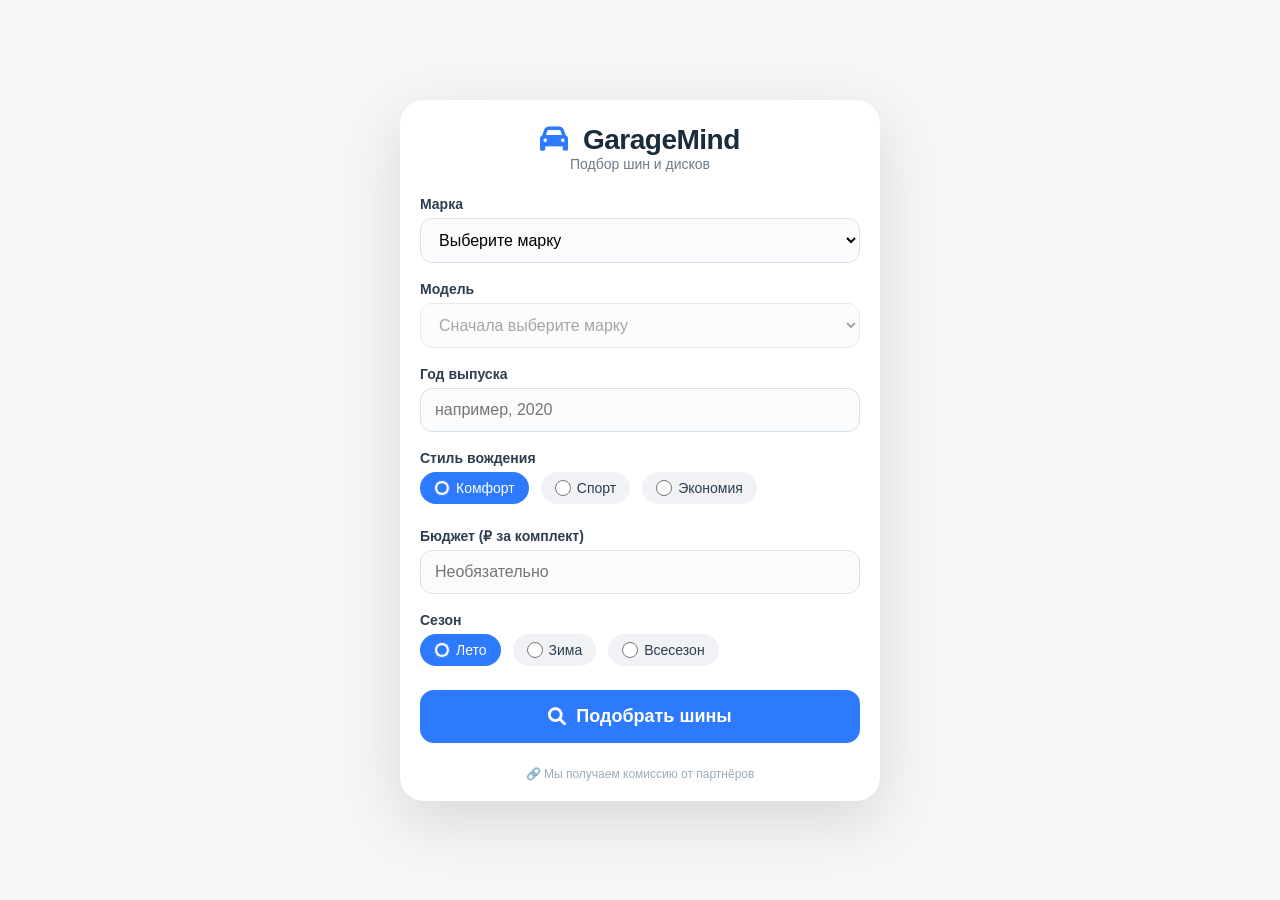
==== app/miniapp/static/index.html @ 0d0dd7d7 "Добавлены Telegram-бот, Mini App, интеграция DeepSeek, партнёрский адаптер, Dockerfile и docker-comp" ====
<!DOCTYPE html>
<html lang="ru">
<head>
    <meta charset="UTF-8">
    <meta name="viewport" content="width=device-width, initial-scale=1.0, maximum-scale=1.0, user-scalable=no">
    <title>GarageMind — подбор шин</title>
    <link rel="stylesheet" href="style.css">
    <link rel="stylesheet" href="https://cdnjs.cloudflare.com/ajax/libs/font-awesome/6.0.0-beta3/css/all.min.css">
</head>
<body>
    <div id="app">
        <header>
            <h1><i class="fas fa-car"></i> GarageMind</h1>
            <p>Подбор шин и дисков</p>
        </header>
        <main>
            <form id="tireForm">
                <div class="form-group">
                    <label for="brand">Марка</label>
                    <select id="brand" required>
                        <option value="">Выберите марку</option>
                    </select>
                </div>
                <div class="form-group">
                    <label for="model">Модель</label>
                    <select id="model" required disabled>
                        <option value="">Сначала выберите марку</option>
                    </select>
                </div>
                <div class="form-group">
                    <label for="year">Год выпуска</label>
                    <input type="number" id="year" placeholder="например, 2020" min="1980" max="2026" required>
                </div>
                <div class="form-group">
                    <label>Стиль вождения</label>
                    <div class="radio-group">
                        <label><input type="radio" name="driving_style" value="comfort" checked> Комфорт</label>
                        <label><input type="radio" name="driving_style" value="sport"> Спорт</label>
                        <label><input type="radio" name="driving_style" value="economy"> Экономия</label>
                    </div>
                </div>
                <div class="form-group">
                    <label for="budget">Бюджет (₽ за комплект)</label>
                    <input type="number" id="budget" placeholder="Необязательно">
                </div>
                <div class="form-group">
                    <label>Сезон</label>
                    <div class="radio-group">
                        <label><input type="radio" name="season" value="summer" checked> Лето</label>
                        <label><input type="radio" name="season" value="winter"> Зима</label>
                        <label><input type="radio" name="season" value="all_season"> Всесезон</label>
                    </div>
                </div>
                <button type="submit" id="submitBtn">
                    <i class="fas fa-search"></i> Подобрать шины
                </button>
            </form>
            <div id="results" style="display: none;">
                <h2>Рекомендации</h2>
                <div id="advice" class="advice-box"></div>
                <div id="product-list" class="product-list"></div>
            </div>
            <div id="loading" style="display: none;">
                <div class="spinner"></div>
                <p>Ищем лучшие шины...</p>
            </div>
        </main>
        <footer>
            <p>🔗 Мы получаем комиссию от партнёров</p>
        </footer>
    </div>
    <script src="script.js"></script>
</body>
</html>
---- app/miniapp/static/style.css ----
* {
    margin: 0;
    padding: 0;
    box-sizing: border-box;
    font-family: 'Segoe UI', Tahoma, Geneva, Verdana, sans-serif;
}

body {
    background: #f4f6f8;
    display: flex;
    justify-content: center;
    align-items: center;
    min-height: 100vh;
    padding: 16px;
}

#app {
    max-width: 480px;
    width: 100%;
    background: white;
    border-radius: 24px;
    box-shadow: 0 20px 60px rgba(0,0,0,0.12);
    overflow: hidden;
    padding: 24px 20px 20px;
}

header {
    text-align: center;
    margin-bottom: 24px;
}

header h1 {
    font-size: 28px;
    font-weight: 700;
    color: #1a2b3c;
    letter-spacing: -0.5px;
}

header h1 i {
    color: #2d7aff;
    margin-right: 8px;
}

header p {
    color: #6b7a8a;
    font-size: 14px;
}

.form-group {
    margin-bottom: 18px;
}

label {
    display: block;
    font-weight: 600;
    font-size: 14px;
    color: #2c3e50;
    margin-bottom: 6px;
}

select, input[type="number"] {
    width: 100%;
    padding: 12px 14px;
    border: 1.5px solid #dce1e8;
    border-radius: 12px;
    font-size: 16px;
    background: #fafbfc;
    transition: 0.2s;
    outline: none;
}

select:focus, input:focus {
    border-color: #2d7aff;
    background: white;
    box-shadow: 0 0 0 3px rgba(45, 122, 255, 0.15);
}

.radio-group {
    display: flex;
    gap: 12px;
    flex-wrap: wrap;
}

.radio-group label {
    font-weight: 400;
    display: flex;
    align-items: center;
    gap: 6px;
    background: #f0f2f5;
    padding: 8px 14px;
    border-radius: 20px;
    cursor: pointer;
    transition: 0.2s;
}

.radio-group label:has(input:checked) {
    background: #2d7aff;
    color: white;
}

.radio-group input[type="radio"] {
    accent-color: #2d7aff;
    width: 16px;
    height: 16px;
}

button#submitBtn {
    width: 100%;
    padding: 16px;
    background: #2d7aff;
    color: white;
    border: none;
    border-radius: 14px;
    font-size: 18px;
    font-weight: 600;
    cursor: pointer;
    transition: 0.2s;
    display: flex;
    justify-content: center;
    align-items: center;
    gap: 10px;
    margin-top: 6px;
}

button#submitBtn:hover {
    background: #1a5fcf;
    transform: scale(1.01);
}

button#submitBtn:disabled {
    opacity: 0.6;
    cursor: not-allowed;
}

#results {
    margin-top: 24px;
}

#results h2 {
    font-size: 20px;
    margin-bottom: 12px;
    color: #1a2b3c;
}

.advice-box {
    background: #f0f7ff;
    padding: 16px;
    border-radius: 14px;
    border-left: 4px solid #2d7aff;
    margin-bottom: 20px;
    line-height: 1.6;
    color: #1f2a36;
}

.product-list {
    display: flex;
    flex-direction: column;
    gap: 12px;
}

.product-card {
    display: flex;
    align-items: center;
    gap: 14px;
    background: #fafbfc;
    border-radius: 14px;
    padding: 12px;
    border: 1px solid #e9edf2;
    transition: 0.2s;
}

.product-card:hover {
    background: #f0f4f9;
}

.product-card img {
    width: 64px;
    height: 64px;
    object-fit: contain;
    border-radius: 10px;
    background: white;
    padding: 4px;
}

.product-info {
    flex: 1;
}

.product-info .name {
    font-weight: 600;
    font-size: 15px;
    color: #1a2b3c;
}

.product-info .price {
    font-size: 16px;
    font-weight: 700;
    color: #2d7aff;
}

.product-info .source {
    font-size: 12px;
    color: #8899aa;
}

.product-link {
    background: #2d7aff;
    color: white;
    border: none;
    padding: 8px 16px;
    border-radius: 30px;
    font-weight: 600;
    font-size: 14px;
    cursor: pointer;
    transition: 0.2s;
    text-decoration: none;
    white-space: nowrap;
}

.product-link:hover {
    background: #1a5fcf;
}

#loading {
    text-align: center;
    padding: 30px 0;
}

.spinner {
    border: 4px solid #e9edf2;
    border-top: 4px solid #2d7aff;
    border-radius: 50%;
    width: 40px;
    height: 40px;
    animation: spin 0.8s linear infinite;
    margin: 0 auto 12px;
}

@keyframes spin {
    0% { transform: rotate(0deg); }
    100% { transform: rotate(360deg); }
}

footer {
    margin-top: 24px;
    text-align: center;
    font-size: 12px;
    color: #9aaebb;
}
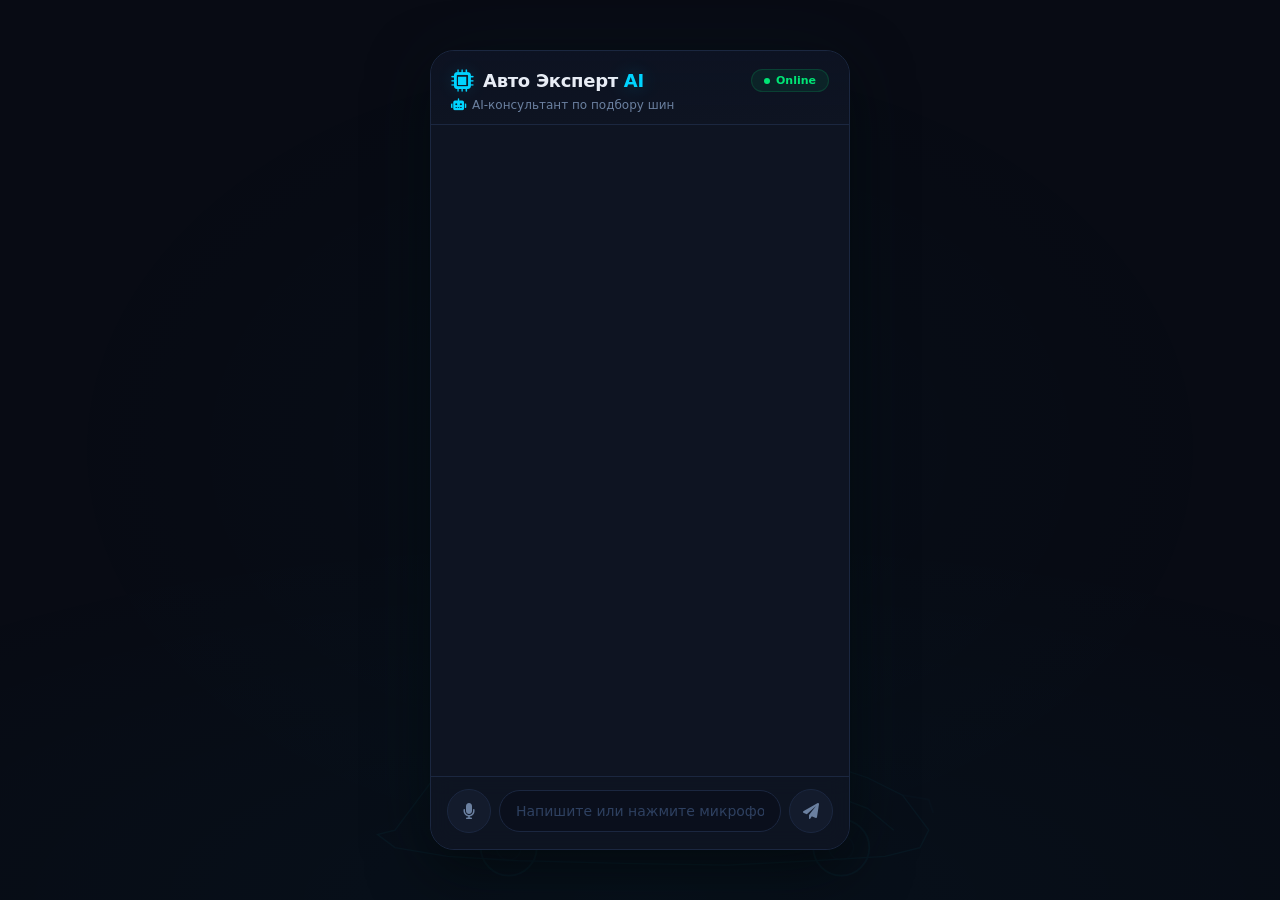
==== commit e123c1cf: "feat: Полный редизайн Mini App - чат с AI + голосовой ввод + тёмная тема + подготовка к деплою - Нов" ====
--- a/app/miniapp/static/index.html
+++ b/app/miniapp/static/index.html
@@ -3,71 +3,67 @@
 <head>
     <meta charset="UTF-8">
     <meta name="viewport" content="width=device-width, initial-scale=1.0, maximum-scale=1.0, user-scalable=no">
-    <title>GarageMind — подбор шин</title>
+    <title>Авто Эксперт AI</title>
     <link rel="stylesheet" href="style.css">
     <link rel="stylesheet" href="https://cdnjs.cloudflare.com/ajax/libs/font-awesome/6.0.0-beta3/css/all.min.css">
 </head>
 <body>
     <div id="app">
+        <!-- Шапка -->
         <header>
-            <h1><i class="fas fa-car"></i> GarageMind</h1>
-            <p>Подбор шин и дисков</p>
+            <div class="header-top">
+                <div class="brand">
+                    <i class="fas fa-microchip"></i>
+                    <span>Авто Эксперт <em>AI</em></span>
+                </div>
+                <div class="header-badge">
+                    <span class="dot"></span>
+                    <span>Online</span>
+                </div>
+            </div>
+            <div class="header-sub">
+                <i class="fas fa-robot"></i>
+                <span>AI-консультант по подбору шин</span>
+            </div>
         </header>
-        <main>
-            <form id="tireForm">
-                <div class="form-group">
-                    <label for="brand">Марка</label>
-                    <select id="brand" required>
-                        <option value="">Выберите марку</option>
-                    </select>
+
+        <!-- Чат -->
+        <div id="chat">
+            <div id="messages"></div>
+        </div>
+
+        <!-- Панель ввода -->
+        <div id="input-area">
+            <button id="micBtn" class="mic-btn" title="Голосовой ввод">
+                <i class="fas fa-microphone"></i>
+            </button>
+            <input type="text" id="chatInput" placeholder="Напишите или нажмите микрофон..." autocomplete="off">
+            <button id="sendBtn" class="send-btn" title="Отправить">
+                <i class="fas fa-paper-plane"></i>
+            </button>
+        </div>
+
+        <!-- Индикатор распознавания речи -->
+        <div id="speechIndicator" class="hidden">
+            <div class="wave"><span></span><span></span><span></span><span></span><span></span></div>
+            <span>Слушаю...</span>
+        </div>
+
+        <!-- Результаты -->
+        <div id="resultsOverlay" class="hidden">
+            <div id="resultsPanel">
+                <div class="results-header">
+                    <h2><i class="fas fa-star"></i> Рекомендации</h2>
+                    <button id="closeResults"><i class="fas fa-times"></i></button>
                 </div>
-                <div class="form-group">
-                    <label for="model">Модель</label>
-                    <select id="model" required disabled>
-                        <option value="">Сначала выберите марку</option>
-                    </select>
-                </div>
-                <div class="form-group">
-                    <label for="year">Год выпуска</label>
-                    <input type="number" id="year" placeholder="например, 2020" min="1980" max="2026" required>
-                </div>
-                <div class="form-group">
-                    <label>Стиль вождения</label>
-                    <div class="radio-group">
-                        <label><input type="radio" name="driving_style" value="comfort" checked> Комфорт</label>
-                        <label><input type="radio" name="driving_style" value="sport"> Спорт</label>
-                        <label><input type="radio" name="driving_style" value="economy"> Экономия</label>
-                    </div>
-                </div>
-                <div class="form-group">
-                    <label for="budget">Бюджет (₽ за комплект)</label>
-                    <input type="number" id="budget" placeholder="Необязательно">
-                </div>
-                <div class="form-group">
-                    <label>Сезон</label>
-                    <div class="radio-group">
-                        <label><input type="radio" name="season" value="summer" checked> Лето</label>
-                        <label><input type="radio" name="season" value="winter"> Зима</label>
-                        <label><input type="radio" name="season" value="all_season"> Всесезон</label>
-                    </div>
-                </div>
-                <button type="submit" id="submitBtn">
-                    <i class="fas fa-search"></i> Подобрать шины
-                </button>
-            </form>
-            <div id="results" style="display: none;">
-                <h2>Рекомендации</h2>
                 <div id="advice" class="advice-box"></div>
                 <div id="product-list" class="product-list"></div>
+                <div id="loading-results" class="hidden">
+                    <div class="spinner"></div>
+                    <p>Нейросеть анализирует...</p>
+                </div>
             </div>
-            <div id="loading" style="display: none;">
-                <div class="spinner"></div>
-                <p>Ищем лучшие шины...</p>
-            </div>
-        </main>
-        <footer>
-            <p>🔗 Мы получаем комиссию от партнёров</p>
-        </footer>
+        </div>
     </div>
     <script src="script.js"></script>
 </body>
--- a/app/miniapp/static/style.css
+++ b/app/miniapp/static/style.css
@@ -1,239 +1,616 @@
+/* ===== Авто Эксперт AI — Carbon Theme ===== */
+
+:root {
+    --bg-primary: #080b14;
+    --bg-secondary: #0e1422;
+    --bg-card: #131b2c;
+    --bg-input: #0a0f1c;
+    --border: #1b2740;
+    --border-focus: #00d4ff;
+    --text-primary: #e8edf5;
+    --text-secondary: #6b80a0;
+    --text-muted: #2e4060;
+    --accent: #00d4ff;
+    --accent-glow: rgba(0, 212, 255, 0.12);
+    --accent-orange: #ff6b35;
+    --accent-orange-glow: rgba(255, 107, 53, 0.15);
+    --success: #00e676;
+    --danger: #ff1744;
+    --radius: 16px;
+    --radius-sm: 10px;
+}
+
 * {
     margin: 0;
     padding: 0;
     box-sizing: border-box;
-    font-family: 'Segoe UI', Tahoma, Geneva, Verdana, sans-serif;
+    font-family: -apple-system, BlinkMacSystemFont, 'Segoe UI', Roboto, system-ui, sans-serif;
 }
 
 body {
-    background: #f4f6f8;
+    background: var(--bg-primary);
     display: flex;
     justify-content: center;
     align-items: center;
-    min-height: 100vh;
+    min-height: 100dvh;
+    padding: 0;
+    overflow: hidden;
+}
+
+/* ===== Фон с автомобилем (SVG-силуэт) ===== */
+body::before {
+    content: '';
+    position: fixed;
+    inset: 0;
+    background:
+        radial-gradient(ellipse 120% 60% at 50% 100%, rgba(0, 212, 255, 0.03) 0%, transparent 70%),
+        radial-gradient(ellipse 80% 80% at 50% 50%, rgba(0, 212, 255, 0.02) 0%, transparent 60%),
+        url("data:image/svg+xml,%3Csvg xmlns='http://www.w3.org/2000/svg' viewBox='0 0 800 300' opacity='0.04'%3E%3Cg fill='none' stroke='%2300d4ff' stroke-width='1.5'%3E%3Cpath d='M120 220 L180 140 L280 130 L350 120 L450 120 L530 125 L600 140 L660 160 L700 180 L730 220 L720 240 L680 250 L600 255 L500 260 L380 258 L260 255 L180 250 L120 240 L100 225 Z'/%3E%3Cpath d='M160 220 L180 180 L280 168 L380 160 L460 160 L540 165 L620 180 L660 195 L690 220'/%3E%3C!-- окна --%3E%3Cpath d='M290 165 L330 195 L390 195 L390 165' opacity='0.3'/%3E%3Cpath d='M405 165 L440 195 L500 195 L500 165' opacity='0.3'/%3E%3Cpath d='M520 165 L555 192 L610 192 L610 165' opacity='0.3'/%3E%3C!-- колёса --%3E%3Ccircle cx='250' cy='240' r='32' stroke-width='2'/%3E%3Ccircle cx='250' cy='240' r='14' stroke-width='1.5' opacity='0.4'/%3E%3Ccircle cx='630' cy='240' r='32' stroke-width='2'/%3E%3Ccircle cx='630' cy='240' r='14' stroke-width='1.5' opacity='0.4'/%3E%3C!-- фары --%3E%3Cpath d='M700 180 L730 185 L735 200' stroke-width='2' opacity='0.4'/%3E%3C/g%3E%3C/svg%3E") no-repeat center bottom / min(100%, 700px) auto;
+    pointer-events: none;
+    z-index: 0;
+}
+
+/* ===== Динамический фон для шагов ===== */
+#app.step-0::before {
+    content: '';
+    position: absolute;
+    inset: 0;
+    background: radial-gradient(ellipse 60% 40% at 50% 20%, rgba(0, 212, 255, 0.06) 0%, transparent 60%);
+    pointer-events: none;
+    z-index: 0;
+}
+
+#app.step-1::before {
+    content: '';
+    position: absolute;
+    inset: 0;
+    background: radial-gradient(ellipse 50% 50% at 30% 30%, rgba(255, 107, 53, 0.04) 0%, transparent 60%);
+    pointer-events: none;
+    z-index: 0;
+}
+
+#app.step-2::before {
+    content: '';
+    position: absolute;
+    inset: 0;
+    background: radial-gradient(ellipse 50% 50% at 70% 40%, rgba(0, 230, 118, 0.04) 0%, transparent 60%);
+    pointer-events: none;
+    z-index: 0;
+}
+
+#app.step-3::before {
+    content: '';
+    position: absolute;
+    inset: 0;
+    background: radial-gradient(ellipse 60% 30% at 50% 60%, rgba(0, 212, 255, 0.05) 0%, transparent 60%);
+    pointer-events: none;
+    z-index: 0;
+}
+
+#app.step-4::before {
+    content: '';
+    position: absolute;
+    inset: 0;
+    background: radial-gradient(ellipse 50% 40% at 50% 70%, rgba(255, 107, 53, 0.05) 0%, transparent 60%);
+    pointer-events: none;
+    z-index: 0;
+}
+
+#app.step-5::before {
+    content: '';
+    position: absolute;
+    inset: 0;
+    background: radial-gradient(ellipse 60% 40% at 50% 50%, rgba(0, 212, 255, 0.07) 0%, transparent 60%);
+    pointer-events: none;
+    z-index: 0;
+}
+
+#app {
+    max-width: 420px;
+    width: 100%;
+    height: 100dvh;
+    max-height: 800px;
+    background: var(--bg-secondary);
+    border: 1px solid var(--border);
+    border-radius: 24px;
+    display: flex;
+    flex-direction: column;
+    position: relative;
+    overflow: hidden;
+    box-shadow: 0 0 80px rgba(0, 212, 255, 0.03), 0 20px 60px rgba(0, 0, 0, 0.6);
+}
+
+/* всё что выше #app — на передний план */
+header, #chat, #input-area, #resultsOverlay, #speechIndicator {
+    position: relative;
+    z-index: 1;
+}
+
+/* ===== Шапка ===== */
+header {
+    padding: 18px 20px 12px;
+    border-bottom: 1px solid var(--border);
+    background: linear-gradient(180deg, rgba(13, 19, 34, 0.9) 0%, var(--bg-secondary) 100%);
+    flex-shrink: 0;
+    backdrop-filter: blur(6px);
+    -webkit-backdrop-filter: blur(6px);
+}
+
+.header-top {
+    display: flex;
+    justify-content: space-between;
+    align-items: center;
+}
+
+.brand {
+    display: flex;
+    align-items: center;
+    gap: 10px;
+}
+
+.brand i {
+    font-size: 22px;
+    color: var(--accent);
+    filter: drop-shadow(0 0 8px var(--accent-glow));
+}
+
+.brand span {
+    font-size: 18px;
+    font-weight: 800;
+    color: var(--text-primary);
+    letter-spacing: -0.3px;
+}
+
+.brand em {
+    font-style: normal;
+    color: var(--accent);
+    text-shadow: 0 0 20px rgba(0, 212, 255, 0.3);
+}
+
+.header-badge {
+    display: flex;
+    align-items: center;
+    gap: 6px;
+    background: rgba(0, 230, 118, 0.08);
+    padding: 4px 12px;
+    border-radius: 20px;
+    border: 1px solid rgba(0, 230, 118, 0.15);
+    font-size: 11px;
+    color: var(--success);
+    font-weight: 600;
+}
+
+.header-badge .dot {
+    width: 6px;
+    height: 6px;
+    background: var(--success);
+    border-radius: 50%;
+    animation: pulse-dot 1.5s ease-in-out infinite;
+}
+
+@keyframes pulse-dot {
+    0%, 100% { opacity: 1; }
+    50% { opacity: 0.3; }
+}
+
+.header-sub {
+    display: flex;
+    align-items: center;
+    gap: 6px;
+    margin-top: 6px;
+    font-size: 12px;
+    color: var(--text-secondary);
+}
+
+.header-sub i {
+    font-size: 12px;
+    color: var(--accent);
+}
+
+/* ===== Чат ===== */
+#chat {
+    flex: 1;
+    overflow-y: auto;
+    padding: 16px 16px 8px;
+    scroll-behavior: smooth;
+}
+
+#messages {
+    display: flex;
+    flex-direction: column;
+    gap: 10px;
+}
+
+.msg {
+    display: flex;
+    gap: 10px;
+    max-width: 90%;
+    animation: msgIn 0.3s ease;
+}
+
+@keyframes msgIn {
+    from { opacity: 0; transform: translateY(10px); }
+    to { opacity: 1; transform: translateY(0); }
+}
+
+.msg.bot {
+    align-self: flex-start;
+}
+
+.msg.user {
+    align-self: flex-end;
+    flex-direction: row-reverse;
+}
+
+.msg-avatar {
+    width: 32px;
+    height: 32px;
+    border-radius: 50%;
+    display: flex;
+    align-items: center;
+    justify-content: center;
+    font-size: 14px;
+    flex-shrink: 0;
+}
+
+.msg.bot .msg-avatar {
+    background: linear-gradient(135deg, rgba(0, 212, 255, 0.15), rgba(0, 212, 255, 0.05));
+    border: 1px solid rgba(0, 212, 255, 0.2);
+    color: var(--accent);
+}
+
+.msg.user .msg-avatar {
+    background: linear-gradient(135deg, rgba(255, 107, 53, 0.15), rgba(255, 107, 53, 0.05));
+    border: 1px solid rgba(255, 107, 53, 0.2);
+    color: var(--accent-orange);
+}
+
+.msg-bubble {
+    background: var(--bg-card);
+    border: 1px solid var(--border);
+    border-radius: 16px;
+    padding: 12px 16px;
+    font-size: 14px;
+    line-height: 1.6;
+    color: var(--text-primary);
+}
+
+.msg.bot .msg-bubble {
+    border-bottom-left-radius: 4px;
+}
+
+.msg.user .msg-bubble {
+    border-bottom-right-radius: 4px;
+    background: rgba(0, 212, 255, 0.06);
+    border-color: rgba(0, 212, 255, 0.15);
+}
+
+.msg-bubble .typing {
+    display: flex;
+    gap: 4px;
+    padding: 4px 0;
+}
+
+.msg-bubble .typing span {
+    width: 6px;
+    height: 6px;
+    background: var(--accent);
+    border-radius: 50%;
+    animation: typingBounce 1.2s ease-in-out infinite;
+}
+
+.msg-bubble .typing span:nth-child(2) { animation-delay: 0.2s; }
+.msg-bubble .typing span:nth-child(3) { animation-delay: 0.4s; }
+
+@keyframes typingBounce {
+    0%, 60%, 100% { transform: translateY(0); opacity: 0.3; }
+    30% { transform: translateY(-6px); opacity: 1; }
+}
+
+/* ===== Панель ввода ===== */
+#input-area {
+    display: flex;
+    align-items: center;
+    gap: 8px;
+    padding: 12px 16px 16px;
+    border-top: 1px solid var(--border);
+    background: rgba(14, 20, 34, 0.9);
+    backdrop-filter: blur(10px);
+    -webkit-backdrop-filter: blur(10px);
+    flex-shrink: 0;
+}
+
+.mic-btn, .send-btn {
+    width: 44px;
+    height: 44px;
+    border-radius: 50%;
+    border: 1px solid var(--border);
+    background: var(--bg-card);
+    color: var(--text-secondary);
+    display: flex;
+    align-items: center;
+    justify-content: center;
+    cursor: pointer;
+    transition: all 0.2s;
+    flex-shrink: 0;
+    font-size: 16px;
+}
+
+.mic-btn:hover, .send-btn:hover {
+    border-color: var(--accent);
+    color: var(--accent);
+    background: var(--bg-input);
+}
+
+.mic-btn.listening {
+    background: var(--danger);
+    border-color: var(--danger);
+    color: white;
+    animation: micPulse 1s ease-in-out infinite;
+}
+
+@keyframes micPulse {
+    0%, 100% { box-shadow: 0 0 0 0 rgba(255, 23, 68, 0.4); }
+    50% { box-shadow: 0 0 0 12px rgba(255, 23, 68, 0); }
+}
+
+#chatInput {
+    flex: 1;
+    padding: 12px 16px;
+    border: 1px solid var(--border);
+    border-radius: 24px;
+    background: var(--bg-input);
+    color: var(--text-primary);
+    font-size: 14px;
+    outline: none;
+    transition: all 0.2s;
+}
+
+#chatInput:focus {
+    border-color: var(--accent);
+    box-shadow: 0 0 0 3px var(--accent-glow);
+}
+
+#chatInput::placeholder {
+    color: var(--text-muted);
+}
+
+/* ===== Индикатор речи ===== */
+#speechIndicator {
+    position: absolute;
+    bottom: 80px;
+    left: 50%;
+    transform: translateX(-50%);
+    background: var(--bg-card);
+    border: 1px solid var(--danger);
+    border-radius: 30px;
+    padding: 10px 24px;
+    display: flex;
+    align-items: center;
+    gap: 14px;
+    box-shadow: 0 0 40px rgba(255, 23, 68, 0.1);
+    z-index: 10;
+}
+
+#speechIndicator span {
+    font-size: 14px;
+    color: var(--danger);
+    font-weight: 500;
+}
+
+.wave {
+    display: flex;
+    align-items: center;
+    gap: 3px;
+    height: 24px;
+}
+
+.wave span {
+    width: 3px;
+    height: 100%;
+    background: var(--danger);
+    border-radius: 2px;
+    animation: waveAnim 0.8s ease-in-out infinite;
+}
+
+.wave span:nth-child(2) { animation-delay: 0.1s; }
+.wave span:nth-child(3) { animation-delay: 0.2s; }
+.wave span:nth-child(4) { animation-delay: 0.3s; }
+.wave span:nth-child(5) { animation-delay: 0.4s; }
+
+@keyframes waveAnim {
+    0%, 100% { transform: scaleY(0.3); }
+    50% { transform: scaleY(1); }
+}
+
+/* ===== Результаты (оверлей) ===== */
+#resultsOverlay {
+    position: absolute;
+    inset: 0;
+    background: rgba(0, 0, 0, 0.75);
+    backdrop-filter: blur(8px);
+    -webkit-backdrop-filter: blur(8px);
+    z-index: 20;
+    display: flex;
+    align-items: center;
+    justify-content: center;
     padding: 16px;
 }
 
-#app {
-    max-width: 480px;
+#resultsPanel {
+    background: var(--bg-secondary);
+    border: 1px solid var(--border);
+    border-radius: 20px;
+    max-height: 85%;
     width: 100%;
-    background: white;
-    border-radius: 24px;
-    box-shadow: 0 20px 60px rgba(0,0,0,0.12);
+    overflow-y: auto;
+    padding: 20px;
+    animation: panelIn 0.3s ease;
+}
+
+@keyframes panelIn {
+    from { opacity: 0; transform: scale(0.95) translateY(20px); }
+    to { opacity: 1; transform: scale(1) translateY(0); }
+}
+
+.results-header {
+    display: flex;
+    justify-content: space-between;
+    align-items: center;
+    margin-bottom: 16px;
+}
+
+.results-header h2 {
+    font-size: 18px;
+    color: var(--text-primary);
+    display: flex;
+    align-items: center;
+    gap: 8px;
+}
+
+.results-header h2 i {
+    color: var(--accent);
+}
+
+#closeResults {
+    width: 36px;
+    height: 36px;
+    border-radius: 50%;
+    border: 1px solid var(--border);
+    background: var(--bg-card);
+    color: var(--text-secondary);
+    cursor: pointer;
+    display: flex;
+    align-items: center;
+    justify-content: center;
+    transition: all 0.2s;
+    font-size: 14px;
+}
+
+#closeResults:hover {
+    border-color: var(--danger);
+    color: var(--danger);
+}
+
+.advice-box {
+    background: linear-gradient(135deg, rgba(0, 212, 255, 0.04), rgba(0, 212, 255, 0.02));
+    border: 1px solid rgba(0, 212, 255, 0.12);
+    border-left: 3px solid var(--accent);
+    border-radius: 14px;
+    padding: 16px;
+    margin-bottom: 16px;
+    line-height: 1.7;
+    color: var(--text-primary);
+    font-size: 13px;
+}
+
+.product-list {
+    display: flex;
+    flex-direction: column;
+    gap: 10px;
+}
+
+.product-card {
+    display: flex;
+    align-items: center;
+    gap: 12px;
+    background: var(--bg-card);
+    border: 1px solid var(--border);
+    border-radius: 14px;
+    padding: 12px;
+    transition: all 0.2s;
+}
+
+.product-card:hover {
+    border-color: var(--accent);
+    background: rgba(0, 212, 255, 0.03);
+}
+
+.product-card img {
+    width: 56px;
+    height: 56px;
+    object-fit: contain;
+    border-radius: 10px;
+    background: var(--bg-primary);
+    padding: 4px;
+    border: 1px solid var(--border);
+}
+
+.product-info {
+    flex: 1;
+    min-width: 0;
+}
+
+.product-info .name {
+    font-weight: 600;
+    font-size: 13px;
+    color: var(--text-primary);
+    white-space: nowrap;
     overflow: hidden;
-    padding: 24px 20px 20px;
-}
-
-header {
-    text-align: center;
-    margin-bottom: 24px;
-}
-
-header h1 {
-    font-size: 28px;
+    text-overflow: ellipsis;
+}
+
+.product-info .price {
+    font-size: 15px;
     font-weight: 700;
-    color: #1a2b3c;
-    letter-spacing: -0.5px;
-}
-
-header h1 i {
-    color: #2d7aff;
-    margin-right: 8px;
-}
-
-header p {
-    color: #6b7a8a;
-    font-size: 14px;
-}
-
-.form-group {
-    margin-bottom: 18px;
-}
-
-label {
-    display: block;
-    font-weight: 600;
-    font-size: 14px;
-    color: #2c3e50;
-    margin-bottom: 6px;
-}
-
-select, input[type="number"] {
-    width: 100%;
-    padding: 12px 14px;
-    border: 1.5px solid #dce1e8;
-    border-radius: 12px;
-    font-size: 16px;
-    background: #fafbfc;
-    transition: 0.2s;
-    outline: none;
-}
-
-select:focus, input:focus {
-    border-color: #2d7aff;
-    background: white;
-    box-shadow: 0 0 0 3px rgba(45, 122, 255, 0.15);
-}
-
-.radio-group {
-    display: flex;
-    gap: 12px;
-    flex-wrap: wrap;
-}
-
-.radio-group label {
-    font-weight: 400;
-    display: flex;
-    align-items: center;
-    gap: 6px;
-    background: #f0f2f5;
-    padding: 8px 14px;
-    border-radius: 20px;
-    cursor: pointer;
-    transition: 0.2s;
-}
-
-.radio-group label:has(input:checked) {
-    background: #2d7aff;
-    color: white;
-}
-
-.radio-group input[type="radio"] {
-    accent-color: #2d7aff;
-    width: 16px;
-    height: 16px;
-}
-
-button#submitBtn {
-    width: 100%;
-    padding: 16px;
-    background: #2d7aff;
+    color: var(--accent);
+    margin-top: 2px;
+}
+
+.product-info .source {
+    font-size: 10px;
+    color: var(--text-muted);
+    text-transform: uppercase;
+    letter-spacing: 0.5px;
+}
+
+.product-link {
+    background: linear-gradient(135deg, var(--accent), #0088cc);
     color: white;
     border: none;
-    border-radius: 14px;
-    font-size: 18px;
-    font-weight: 600;
-    cursor: pointer;
-    transition: 0.2s;
-    display: flex;
-    justify-content: center;
-    align-items: center;
-    gap: 10px;
-    margin-top: 6px;
-}
-
-button#submitBtn:hover {
-    background: #1a5fcf;
-    transform: scale(1.01);
-}
-
-button#submitBtn:disabled {
-    opacity: 0.6;
-    cursor: not-allowed;
-}
-
-#results {
-    margin-top: 24px;
-}
-
-#results h2 {
-    font-size: 20px;
-    margin-bottom: 12px;
-    color: #1a2b3c;
-}
-
-.advice-box {
-    background: #f0f7ff;
-    padding: 16px;
-    border-radius: 14px;
-    border-left: 4px solid #2d7aff;
-    margin-bottom: 20px;
-    line-height: 1.6;
-    color: #1f2a36;
-}
-
-.product-list {
-    display: flex;
-    flex-direction: column;
-    gap: 12px;
-}
-
-.product-card {
-    display: flex;
-    align-items: center;
-    gap: 14px;
-    background: #fafbfc;
-    border-radius: 14px;
-    padding: 12px;
-    border: 1px solid #e9edf2;
-    transition: 0.2s;
-}
-
-.product-card:hover {
-    background: #f0f4f9;
-}
-
-.product-card img {
-    width: 64px;
-    height: 64px;
-    object-fit: contain;
-    border-radius: 10px;
-    background: white;
-    padding: 4px;
-}
-
-.product-info {
-    flex: 1;
-}
-
-.product-info .name {
-    font-weight: 600;
-    font-size: 15px;
-    color: #1a2b3c;
-}
-
-.product-info .price {
-    font-size: 16px;
-    font-weight: 700;
-    color: #2d7aff;
-}
-
-.product-info .source {
-    font-size: 12px;
-    color: #8899aa;
-}
-
-.product-link {
-    background: #2d7aff;
-    color: white;
-    border: none;
-    padding: 8px 16px;
+    padding: 8px 18px;
     border-radius: 30px;
     font-weight: 600;
-    font-size: 14px;
+    font-size: 12px;
     cursor: pointer;
-    transition: 0.2s;
+    transition: all 0.2s;
     text-decoration: none;
     white-space: nowrap;
+    flex-shrink: 0;
 }
 
 .product-link:hover {
-    background: #1a5fcf;
-}
-
-#loading {
-    text-align: center;
-    padding: 30px 0;
-}
-
+    box-shadow: 0 0 20px var(--accent-glow);
+    transform: translateY(-1px);
+}
+
+.loading-dots {
+    display: flex;
+    align-items: center;
+    gap: 6px;
+    padding: 4px 0;
+}
+
+.loading-dots span {
+    width: 6px;
+    height: 6px;
+    background: var(--accent);
+    border-radius: 50%;
+    animation: typingBounce 1.2s ease-in-out infinite;
+}
+
+.loading-dots span:nth-child(2) { animation-delay: 0.2s; }
+.loading-dots span:nth-child(3) { animation-delay: 0.4s; }
+
+/* ===== Спиннер ===== */
 .spinner {
-    border: 4px solid #e9edf2;
-    border-top: 4px solid #2d7aff;
+    width: 36px;
+    height: 36px;
+    border: 2px solid var(--border);
+    border-top: 2px solid var(--accent);
     border-radius: 50%;
-    width: 40px;
-    height: 40px;
-    animation: spin 0.8s linear infinite;
-    margin: 0 auto 12px;
+    animation: spin 0.7s linear infinite;
+    margin: 0 auto 8px;
 }
 
 @keyframes spin {
@@ -241,9 +618,22 @@
     100% { transform: rotate(360deg); }
 }
 
-footer {
-    margin-top: 24px;
-    text-align: center;
-    font-size: 12px;
-    color: #9aaebb;
-}+/* ===== Утилиты ===== */
+.hidden { display: none !important; }
+
+/* ===== Скроллбар ===== */
+::-webkit-scrollbar { width: 4px; }
+::-webkit-scrollbar-track { background: transparent; }
+::-webkit-scrollbar-thumb { background: var(--border); border-radius: 2px; }
+::-webkit-scrollbar-thumb:hover { background: var(--text-muted); }
+
+/* ===== Адаптация под мобильные ===== */
+@media (max-width: 480px) {
+    #app {
+        max-width: 100%;
+        height: 100dvh;
+        max-height: none;
+        border-radius: 0;
+        border: none;
+    }
+}
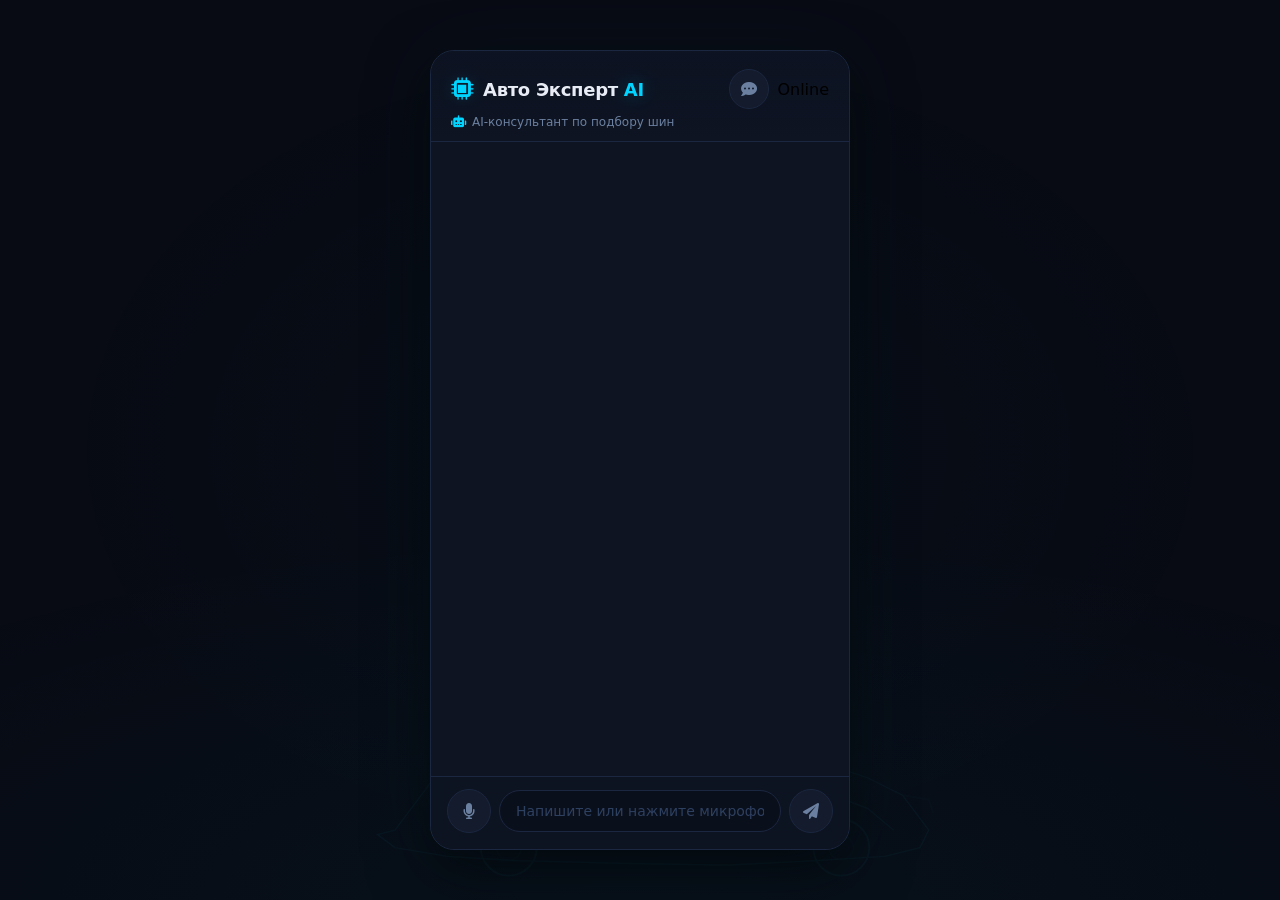
==== commit cfce3e67: "Добавлен Marketplace Scraper, мониторинг Prometheus, документация, тесты - Новый модуль app/adapters" ====
--- a/app/miniapp/static/index.html
+++ b/app/miniapp/static/index.html
@@ -16,40 +16,108 @@
                     <i class="fas fa-microchip"></i>
                     <span>Авто Эксперт <em>AI</em></span>
                 </div>
-                <div class="header-badge">
-                    <span class="dot"></span>
-                    <span>Online</span>
+                <div class="header-actions">
+                    <button id="modeToggle" class="mode-btn" title="Переключить режим">
+                        <i class="fas fa-comment-dots"></i>
+                    </button>
+                    <div class="header-badge">
+                        <span class="dot"></span>
+                        <span>Online</span>
+                    </div>
                 </div>
             </div>
-            <div class="header-sub">
+            <div class="header-sub" id="headerSub">
                 <i class="fas fa-robot"></i>
                 <span>AI-консультант по подбору шин</span>
             </div>
         </header>
 
-        <!-- Чат -->
-        <div id="chat">
-            <div id="messages"></div>
+        <!-- Режим 1: Чат -->
+        <div id="chatMode" class="mode-panel">
+            <div id="chat">
+                <div id="messages"></div>
+            </div>
+            <div id="input-area">
+                <button id="micBtn" class="mic-btn" title="Голосовой ввод">
+                    <i class="fas fa-microphone"></i>
+                </button>
+                <input type="text" id="chatInput" placeholder="Напишите или нажмите микрофон..." autocomplete="off">
+                <button id="sendBtn" class="send-btn" title="Отправить">
+                    <i class="fas fa-paper-plane"></i>
+                </button>
+            </div>
+            <div id="speechIndicator" class="hidden">
+                <div class="wave"><span></span><span></span><span></span><span></span><span></span></div>
+                <span>Слушаю...</span>
+            </div>
         </div>
 
-        <!-- Панель ввода -->
-        <div id="input-area">
-            <button id="micBtn" class="mic-btn" title="Голосовой ввод">
-                <i class="fas fa-microphone"></i>
-            </button>
-            <input type="text" id="chatInput" placeholder="Напишите или нажмите микрофон..." autocomplete="off">
-            <button id="sendBtn" class="send-btn" title="Отправить">
-                <i class="fas fa-paper-plane"></i>
-            </button>
+        <!-- Режим 2: Форма -->
+        <div id="formMode" class="mode-panel hidden">
+            <form id="tireForm">
+                <div class="form-group">
+                    <label for="brand"><i class="fas fa-car"></i> Марка</label>
+                    <select id="brand" required>
+                        <option value="">Выберите марку</option>
+                    </select>
+                </div>
+                <div class="form-group">
+                    <label for="model"><i class="fas fa-car-side"></i> Модель</label>
+                    <select id="model" required disabled>
+                        <option value="">Сначала выберите марку</option>
+                    </select>
+                </div>
+                <div class="form-row">
+                    <div class="form-group half">
+                        <label for="year"><i class="fas fa-calendar"></i> Год</label>
+                        <input type="number" id="year" placeholder="2020" min="1980" max="2026" required>
+                    </div>
+                    <div class="form-group half">
+                        <label for="budget"><i class="fas fa-coins"></i> Бюджет (₽)</label>
+                        <input type="number" id="budget" placeholder="Не обязательно">
+                    </div>
+                </div>
+                <div class="form-group">
+                    <label><i class="fas fa-road"></i> Стиль вождения</label>
+                    <div class="radio-group">
+                        <label class="radio-btn">
+                            <input type="radio" name="driving_style" value="comfort" checked>
+                            <span>🚗 Комфорт</span>
+                        </label>
+                        <label class="radio-btn">
+                            <input type="radio" name="driving_style" value="sport">
+                            <span>🏎️ Спорт</span>
+                        </label>
+                        <label class="radio-btn">
+                            <input type="radio" name="driving_style" value="economy">
+                            <span>⛽ Эконом</span>
+                        </label>
+                    </div>
+                </div>
+                <div class="form-group">
+                    <label><i class="fas fa-cloud-sun"></i> Сезон</label>
+                    <div class="radio-group">
+                        <label class="radio-btn">
+                            <input type="radio" name="season" value="summer" checked>
+                            <span>☀️ Лето</span>
+                        </label>
+                        <label class="radio-btn">
+                            <input type="radio" name="season" value="winter">
+                            <span>❄️ Зима</span>
+                        </label>
+                        <label class="radio-btn">
+                            <input type="radio" name="season" value="all_season">
+                            <span>🌦️ Всесезон</span>
+                        </label>
+                    </div>
+                </div>
+                <button type="submit" id="submitBtn">
+                    <i class="fas fa-magic"></i> Подобрать шины
+                </button>
+            </form>
         </div>
 
-        <!-- Индикатор распознавания речи -->
-        <div id="speechIndicator" class="hidden">
-            <div class="wave"><span></span><span></span><span></span><span></span><span></span></div>
-            <span>Слушаю...</span>
-        </div>
-
-        <!-- Результаты -->
+        <!-- Результаты (единый оверлей) -->
         <div id="resultsOverlay" class="hidden">
             <div id="resultsPanel">
                 <div class="results-header">
--- a/app/miniapp/static/style.css
+++ b/app/miniapp/static/style.css
@@ -167,17 +167,37 @@
     text-shadow: 0 0 20px rgba(0, 212, 255, 0.3);
 }
 
-.header-badge {
-    display: flex;
-    align-items: center;
-    gap: 6px;
-    background: rgba(0, 230, 118, 0.08);
-    padding: 4px 12px;
-    border-radius: 20px;
-    border: 1px solid rgba(0, 230, 118, 0.15);
-    font-size: 11px;
-    color: var(--success);
-    font-weight: 600;
+.header-actions {
+    display: flex;
+    align-items: center;
+    gap: 8px;
+}
+
+.mode-btn {
+    width: 40px;
+    height: 40px;
+    border-radius: 50%;
+    border: 1px solid var(--border);
+    background: var(--bg-card);
+    color: var(--text-secondary);
+    display: flex;
+    align-items: center;
+    justify-content: center;
+    cursor: pointer;
+    transition: all 0.25s;
+    font-size: 16px;
+}
+
+.mode-btn:hover {
+    border-color: var(--accent);
+    color: var(--accent);
+    box-shadow: 0 0 20px var(--accent-glow);
+}
+
+.mode-btn.form-active {
+    border-color: var(--accent-orange);
+    color: var(--accent-orange);
+    box-shadow: 0 0 20px var(--accent-orange-glow);
 }
 
 .header-badge .dot {
@@ -621,6 +641,165 @@
 /* ===== Утилиты ===== */
 .hidden { display: none !important; }
 
+/* ===== Панели режимов ===== */
+.mode-panel {
+    flex: 1;
+    display: flex;
+    flex-direction: column;
+    position: relative;
+    z-index: 1;
+}
+
+/* ===== Форма ===== */
+#formMode {
+    overflow-y: auto;
+    padding: 16px 20px 20px;
+}
+
+#formMode .form-group {
+    margin-bottom: 18px;
+}
+
+#formMode label {
+    display: flex;
+    align-items: center;
+    gap: 8px;
+    font-weight: 600;
+    font-size: 13px;
+    color: #8899bb;
+    margin-bottom: 8px;
+    text-transform: uppercase;
+    letter-spacing: 0.5px;
+}
+
+#formMode label i {
+    font-size: 14px;
+    color: var(--accent);
+}
+
+#formMode select,
+#formMode input[type="number"] {
+    width: 100%;
+    padding: 14px 16px;
+    border: 1.5px solid var(--border);
+    border-radius: 14px;
+    font-size: 15px;
+    background: var(--bg-input);
+    color: var(--text-primary);
+    transition: all 0.25s ease;
+    outline: none;
+    appearance: none;
+    -webkit-appearance: none;
+    background-image: url("data:image/svg+xml,%3Csvg xmlns='http://www.w3.org/2000/svg' width='12' height='8' viewBox='0 0 12 8'%3E%3Cpath d='M1 1l5 5 5-5' stroke='%2300d4ff' stroke-width='2' fill='none' stroke-linecap='round'/%3E%3C/svg%3E");
+    background-repeat: no-repeat;
+    background-position: right 14px center;
+    padding-right: 40px;
+}
+
+#formMode select:focus,
+#formMode input[type="number"]:focus {
+    border-color: var(--accent);
+    box-shadow: 0 0 0 3px var(--accent-glow), 0 0 20px rgba(0, 212, 255, 0.05);
+}
+
+#formMode select option {
+    background: var(--bg-input);
+    color: var(--text-primary);
+}
+
+#formMode input::placeholder {
+    color: var(--text-muted);
+}
+
+#formMode .form-row {
+    display: flex;
+    gap: 14px;
+}
+
+#formMode .form-row .half {
+    flex: 1;
+}
+
+#formMode .radio-group {
+    display: flex;
+    gap: 10px;
+    flex-wrap: wrap;
+}
+
+#formMode .radio-btn {
+    flex: 1;
+    min-width: 90px;
+}
+
+#formMode .radio-btn input {
+    display: none;
+}
+
+#formMode .radio-btn span {
+    display: flex;
+    align-items: center;
+    justify-content: center;
+    gap: 6px;
+    font-weight: 500;
+    font-size: 13px;
+    color: var(--text-secondary);
+    background: var(--bg-input);
+    border: 1.5px solid var(--border);
+    padding: 10px 12px;
+    border-radius: 12px;
+    cursor: pointer;
+    transition: all 0.2s;
+    text-align: center;
+}
+
+#formMode .radio-btn input:checked + span {
+    background: rgba(0, 212, 255, 0.08);
+    border-color: var(--accent);
+    color: var(--accent);
+    box-shadow: 0 0 20px var(--accent-glow);
+}
+
+#formMode .radio-btn span:hover {
+    border-color: #2a4a7a;
+    color: #aabbdd;
+}
+
+#submitBtn {
+    width: 100%;
+    padding: 16px;
+    background: linear-gradient(135deg, var(--accent), #0088cc);
+    color: white;
+    border: none;
+    border-radius: 14px;
+    font-size: 17px;
+    font-weight: 700;
+    cursor: pointer;
+    transition: all 0.3s ease;
+    display: flex;
+    justify-content: center;
+    align-items: center;
+    gap: 12px;
+    margin-top: 8px;
+    box-shadow: 0 4px 30px rgba(0, 184, 212, 0.25);
+    letter-spacing: 0.5px;
+}
+
+#submitBtn:hover {
+    background: linear-gradient(135deg, #00cce8, #1a73ff);
+    transform: translateY(-2px);
+    box-shadow: 0 8px 40px rgba(0, 184, 212, 0.35);
+}
+
+#submitBtn:active {
+    transform: translateY(0);
+}
+
+#submitBtn:disabled {
+    opacity: 0.5;
+    cursor: not-allowed;
+    transform: none;
+}
+
 /* ===== Скроллбар ===== */
 ::-webkit-scrollbar { width: 4px; }
 ::-webkit-scrollbar-track { background: transparent; }
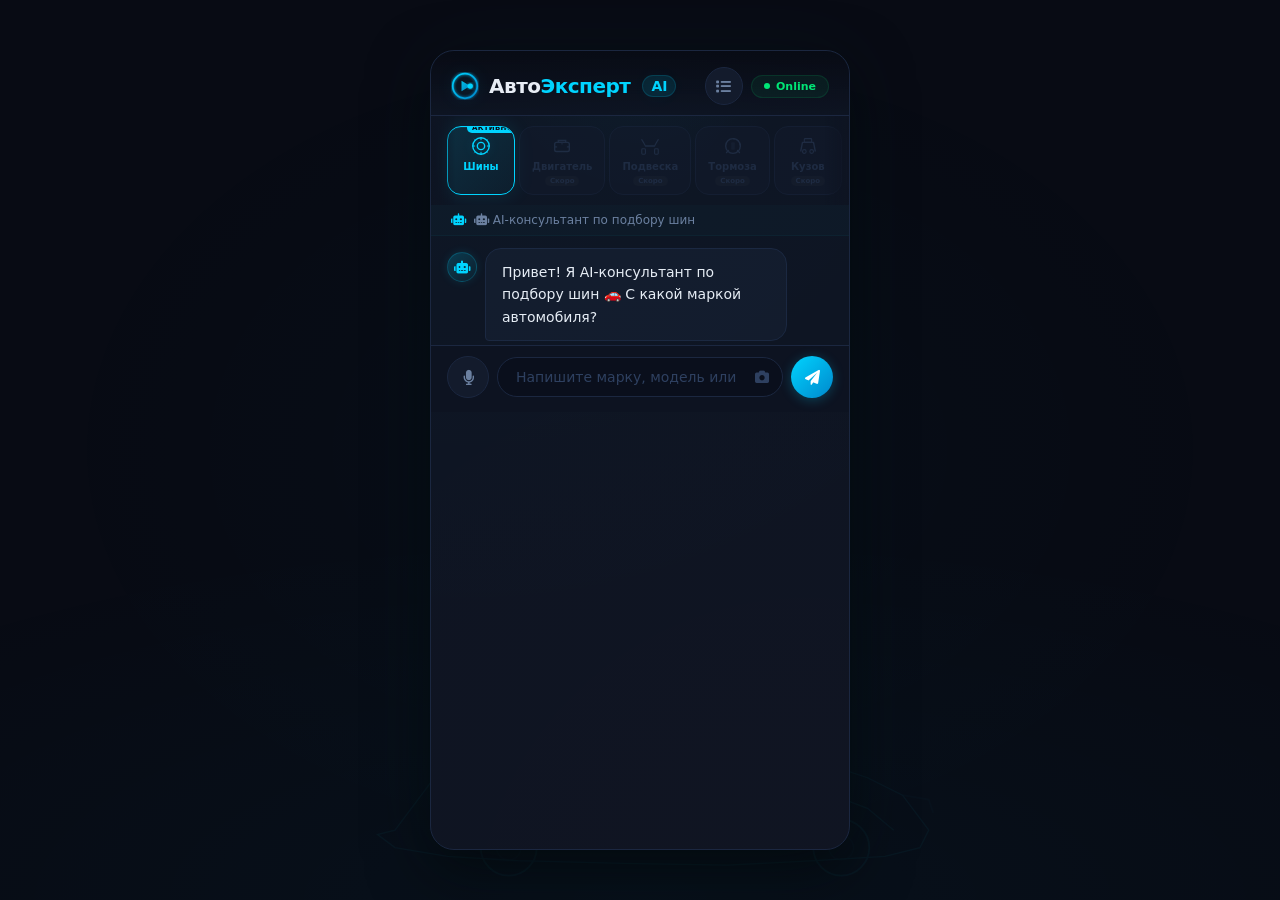
==== commit 4df7a509: "✨ Premium Mini App: дизайн, 92 бренда, скриншоты, docs" ====
--- a/app/miniapp/static/index.html
+++ b/app/miniapp/static/index.html
@@ -9,16 +9,34 @@
 </head>
 <body>
     <div id="app">
-        <!-- Шапка -->
+        <!-- ═══ ШАПКА ═══ -->
         <header>
             <div class="header-top">
                 <div class="brand">
-                    <i class="fas fa-microchip"></i>
-                    <span>Авто Эксперт <em>AI</em></span>
+                    <svg class="brand-logo" viewBox="0 0 32 32" width="28" height="28">
+                        <defs>
+                            <linearGradient id="logoGrad" x1="0%" y1="0%" x2="100%" y2="100%">
+                                <stop offset="0%" style="stop-color:#00d4ff"/>
+                                <stop offset="100%" style="stop-color:#0088cc"/>
+                            </linearGradient>
+                            <filter id="glow">
+                                <feGaussianBlur stdDeviation="2" result="blur"/>
+                                <feMerge>
+                                    <feMergeNode in="blur"/>
+                                    <feMergeNode in="SourceGraphic"/>
+                                </feMerge>
+                            </filter>
+                        </defs>
+                        <circle cx="16" cy="16" r="14" fill="none" stroke="url(#logoGrad)" stroke-width="2" filter="url(#glow)"/>
+                        <polygon points="12,22 22,16 12,10" fill="url(#logoGrad)" opacity="0.9"/>
+                        <circle cx="22" cy="16" r="3" fill="#00d4ff" filter="url(#glow)"/>
+                    </svg>
+                    <span class="brand-text">Aвто<span class="brand-accent">Эксперт</span></span>
+                    <span class="brand-ai">AI</span>
                 </div>
                 <div class="header-actions">
                     <button id="modeToggle" class="mode-btn" title="Переключить режим">
-                        <i class="fas fa-comment-dots"></i>
+                        <i class="fas fa-list"></i>
                     </button>
                     <div class="header-badge">
                         <span class="dot"></span>
@@ -26,13 +44,106 @@
                     </div>
                 </div>
             </div>
-            <div class="header-sub" id="headerSub">
-                <i class="fas fa-robot"></i>
-                <span>AI-консультант по подбору шин</span>
-            </div>
         </header>
 
-        <!-- Режим 1: Чат -->
+        <!-- ═══ НАВИГАТОР ПО ДЕТАЛЯМ ═══ -->
+        <div class="parts-nav" id="partsNav">
+            <div class="parts-scroll">
+                <button class="part-btn active" data-part="wheel" title="Колёса и шины">
+                    <svg viewBox="0 0 24 24" width="24" height="24" class="part-icon">
+                        <circle cx="12" cy="12" r="9" fill="none" stroke="currentColor" stroke-width="1.5"/>
+                        <circle cx="12" cy="12" r="4" fill="none" stroke="currentColor" stroke-width="1.5"/>
+                        <path d="M12 3 L12 5 M12 19 L12 21 M3 12 L5 12 M19 12 L21 12" stroke="currentColor" stroke-width="1.2" stroke-linecap="round"/>
+                        <path d="M4.5 4.5 L6 6 M18 18 L19.5 19.5 M4.5 19.5 L6 18 M18 6 L19.5 4.5" stroke="currentColor" stroke-width="1" stroke-linecap="round" opacity="0.4"/>
+                    </svg>
+                    <span class="part-label">Шины</span>
+                    <span class="part-badge active-badge">Активно</span>
+                </button>
+                <button class="part-btn disabled" data-part="engine" title="Скоро">
+                    <svg viewBox="0 0 24 24" width="24" height="24" class="part-icon">
+                        <rect x="4" y="8" width="16" height="10" rx="2" fill="none" stroke="currentColor" stroke-width="1.5"/>
+                        <path d="M8 8 V6 H16 V8" fill="none" stroke="currentColor" stroke-width="1.5"/>
+                        <path d="M6 13 H4 M18 13 H20" stroke="currentColor" stroke-width="1.5" stroke-linecap="round"/>
+                        <path d="M12 8 V10" stroke="currentColor" stroke-width="1" stroke-linecap="round"/>
+                    </svg>
+                    <span class="part-label">Двигатель</span>
+                    <span class="coming-soon">Скоро</span>
+                </button>
+                <button class="part-btn disabled" data-part="suspension" title="Скоро">
+                    <svg viewBox="0 0 24 24" width="24" height="24" class="part-icon">
+                        <rect x="3" y="15" width="4" height="6" rx="1" fill="none" stroke="currentColor" stroke-width="1.2"/>
+                        <rect x="17" y="15" width="4" height="6" rx="1" fill="none" stroke="currentColor" stroke-width="1.2"/>
+                        <line x1="7" y1="12" x2="17" y2="12" stroke="currentColor" stroke-width="1.5"/>
+                        <path d="M7 12 Q5 8 3 5" fill="none" stroke="currentColor" stroke-width="1.2" stroke-linecap="round"/>
+                        <path d="M17 12 Q19 8 21 5" fill="none" stroke="currentColor" stroke-width="1.2" stroke-linecap="round"/>
+                    </svg>
+                    <span class="part-label">Подвеска</span>
+                    <span class="coming-soon">Скоро</span>
+                </button>
+                <button class="part-btn disabled" data-part="brakes" title="Скоро">
+                    <svg viewBox="0 0 24 24" width="24" height="24" class="part-icon">
+                        <circle cx="12" cy="12" r="8" fill="none" stroke="currentColor" stroke-width="1.5"/>
+                        <path d="M12 4 A8 8 0 0 1 20 12" fill="none" stroke="currentColor" stroke-width="1.5" stroke-dasharray="2 3"/>
+                        <rect x="10" y="8" width="4" height="8" rx="1" fill="currentColor" opacity="0.3"/>
+                        <line x1="7" y1="17" x2="5" y2="19" stroke="currentColor" stroke-width="1.5" stroke-linecap="round"/>
+                        <line x1="17" y1="17" x2="19" y2="19" stroke="currentColor" stroke-width="1.5" stroke-linecap="round"/>
+                    </svg>
+                    <span class="part-label">Тормоза</span>
+                    <span class="coming-soon">Скоро</span>
+                </button>
+                <button class="part-btn disabled" data-part="body" title="Скоро">
+                    <svg viewBox="0 0 24 24" width="24" height="24" class="part-icon">
+                        <path d="M4 18 L6 8 L18 8 L20 18" fill="none" stroke="currentColor" stroke-width="1.5" stroke-linejoin="round"/>
+                        <rect x="8" y="4" width="8" height="4" rx="1" fill="none" stroke="currentColor" stroke-width="1.2"/>
+                        <circle cx="8" cy="18" r="2" fill="none" stroke="currentColor" stroke-width="1.2"/>
+                        <circle cx="16" cy="18" r="2" fill="none" stroke="currentColor" stroke-width="1.2"/>
+                    </svg>
+                    <span class="part-label">Кузов</span>
+                    <span class="coming-soon">Скоро</span>
+                </button>
+                <button class="part-btn disabled" data-part="electrics" title="Скоро">
+                    <svg viewBox="0 0 24 24" width="24" height="24" class="part-icon">
+                        <path d="M12 2 L10 10 H14 L12 18" fill="none" stroke="currentColor" stroke-width="1.5" stroke-linecap="round" stroke-linejoin="round"/>
+                        <circle cx="12" cy="20" r="2" fill="none" stroke="currentColor" stroke-width="1.2"/>
+                    </svg>
+                    <span class="part-label">Электрика</span>
+                    <span class="coming-soon">Скоро</span>
+                </button>
+                <button class="part-btn disabled" data-part="exhaust" title="Скоро">
+                    <svg viewBox="0 0 24 24" width="24" height="24" class="part-icon">
+                        <path d="M4 16 Q8 12 12 14 Q16 16 20 12" fill="none" stroke="currentColor" stroke-width="1.5" stroke-linecap="round"/>
+                        <rect x="9" y="14" width="6" height="3" rx="1" fill="none" stroke="currentColor" stroke-width="1.2"/>
+                        <circle cx="20" cy="12" r="2" fill="none" stroke="currentColor" stroke-width="1.2"/>
+                    </svg>
+                    <span class="part-label">Выхлоп</span>
+                    <span class="coming-soon">Скоро</span>
+                </button>
+                <button class="part-btn disabled" data-part="transmission" title="Скоро">
+                    <svg viewBox="0 0 24 24" width="24" height="24" class="part-icon">
+                        <circle cx="12" cy="6" r="2" fill="none" stroke="currentColor" stroke-width="1.5"/>
+                        <circle cx="6" cy="18" r="2" fill="none" stroke="currentColor" stroke-width="1.5"/>
+                        <circle cx="18" cy="18" r="2" fill="none" stroke="currentColor" stroke-width="1.5"/>
+                        <line x1="12" y1="8" x2="12" y2="12" stroke="currentColor" stroke-width="1.2"/>
+                        <path d="M12 12 L8 16 M12 12 L16 16" stroke="currentColor" stroke-width="1.2" stroke-linecap="round"/>
+                    </svg>
+                    <span class="part-label">Трансмиссия</span>
+                    <span class="coming-soon">Скоро</span>
+                </button>
+            </div>
+            <div class="parts-gradient-left"></div>
+            <div class="parts-gradient-right"></div>
+        </div>
+
+        <!-- ═══ ПОДЗАГОЛОВОК ДИНАМИЧЕСКИЙ ═══ -->
+        <div class="section-header" id="sectionHeader">
+            <div class="section-header-content">
+                <i class="fas fa-robot section-header-icon"></i>
+                <span id="headerSub">AI-консультант по подбору шин и дисков</span>
+            </div>
+            <div class="section-header-shimmer"></div>
+        </div>
+
+        <!-- ═══ РЕЖИМ 1: ЧАТ ═══ -->
         <div id="chatMode" class="mode-panel">
             <div id="chat">
                 <div id="messages"></div>
@@ -41,7 +152,12 @@
                 <button id="micBtn" class="mic-btn" title="Голосовой ввод">
                     <i class="fas fa-microphone"></i>
                 </button>
-                <input type="text" id="chatInput" placeholder="Напишите или нажмите микрофон..." autocomplete="off">
+                <div class="input-wrapper">
+                    <input type="text" id="chatInput" placeholder="Напишите марку, модель или вопрос..." autocomplete="off">
+                    <button id="attachBtn" class="attach-btn" title="Прикрепить фото">
+                        <i class="fas fa-camera"></i>
+                    </button>
+                </div>
                 <button id="sendBtn" class="send-btn" title="Отправить">
                     <i class="fas fa-paper-plane"></i>
                 </button>
@@ -52,11 +168,11 @@
             </div>
         </div>
 
-        <!-- Режим 2: Форма -->
+        <!-- ═══ РЕЖИМ 2: ФОРМА ═══ -->
         <div id="formMode" class="mode-panel hidden">
             <form id="tireForm">
                 <div class="form-group">
-                    <label for="brand"><i class="fas fa-car"></i> Марка</label>
+                    <label for="brand"><i class="fas fa-car"></i> Марка автомобиля</label>
                     <select id="brand" required>
                         <option value="">Выберите марку</option>
                     </select>
@@ -69,7 +185,7 @@
                 </div>
                 <div class="form-row">
                     <div class="form-group half">
-                        <label for="year"><i class="fas fa-calendar"></i> Год</label>
+                        <label for="year"><i class="fas fa-calendar"></i> Год выпуска</label>
                         <input type="number" id="year" placeholder="2020" min="1980" max="2026" required>
                     </div>
                     <div class="form-group half">
@@ -82,15 +198,15 @@
                     <div class="radio-group">
                         <label class="radio-btn">
                             <input type="radio" name="driving_style" value="comfort" checked>
-                            <span>🚗 Комфорт</span>
+                            <span><i class="fas fa-car"></i> Комфорт</span>
                         </label>
                         <label class="radio-btn">
                             <input type="radio" name="driving_style" value="sport">
-                            <span>🏎️ Спорт</span>
+                            <span><i class="fas fa-flag-checkered"></i> Спорт</span>
                         </label>
                         <label class="radio-btn">
                             <input type="radio" name="driving_style" value="economy">
-                            <span>⛽ Эконом</span>
+                            <span><i class="fas fa-leaf"></i> Эконом</span>
                         </label>
                     </div>
                 </div>
@@ -99,15 +215,15 @@
                     <div class="radio-group">
                         <label class="radio-btn">
                             <input type="radio" name="season" value="summer" checked>
-                            <span>☀️ Лето</span>
+                            <span><i class="fas fa-sun"></i> Лето</span>
                         </label>
                         <label class="radio-btn">
                             <input type="radio" name="season" value="winter">
-                            <span>❄️ Зима</span>
+                            <span><i class="fas fa-snowflake"></i> Зима</span>
                         </label>
                         <label class="radio-btn">
                             <input type="radio" name="season" value="all_season">
-                            <span>🌦️ Всесезон</span>
+                            <span><i class="fas fa-sync-alt"></i> Всесезон</span>
                         </label>
                     </div>
                 </div>
@@ -117,22 +233,47 @@
             </form>
         </div>
 
-        <!-- Результаты (единый оверлей) -->
+        <!-- ═══ РЕЗУЛЬТАТЫ (оверлей) ═══ -->
         <div id="resultsOverlay" class="hidden">
             <div id="resultsPanel">
                 <div class="results-header">
-                    <h2><i class="fas fa-star"></i> Рекомендации</h2>
+                    <h2><i class="fas fa-star"></i> Рекомендации AI</h2>
                     <button id="closeResults"><i class="fas fa-times"></i></button>
                 </div>
+                <!-- Загрузка -->
+                <div id="loading-results" class="hidden">
+                    <div class="loader-container">
+                        <div class="loader-rings">
+                            <div class="ring"></div>
+                            <div class="ring"></div>
+                            <div class="ring"></div>
+                        </div>
+                        <p class="loader-text">AI анализирует рынок и отзывы...</p>
+                        <div class="loader-progress">
+                            <div class="loader-bar"></div>
+                        </div>
+                    </div>
+                </div>
+                <!-- Совет AI -->
                 <div id="advice" class="advice-box"></div>
+                <!-- Народный выбор -->
+                <div id="popularPick" class="popular-pick hidden">
+                    <div class="popular-header">
+                        <i class="fas fa-fire"></i>
+                        <span>Народный выбор</span>
+                    </div>
+                    <div id="popularContent"></div>
+                </div>
+                <!-- Список товаров с ценами -->
+                <div class="results-section-title">Где купить по лучшей цене</div>
                 <div id="product-list" class="product-list"></div>
-                <div id="loading-results" class="hidden">
-                    <div class="spinner"></div>
-                    <p>Нейросеть анализирует...</p>
-                </div>
+                <!-- Кнопка поделиться -->
+                <button id="shareBtn" class="share-btn hidden">
+                    <i class="fas fa-share-alt"></i> Поделиться рекомендацией
+                </button>
             </div>
         </div>
     </div>
-    <script src="script.js"></script>
+    <script src="scripts.js"></script>
 </body>
 </html>
--- a/app/miniapp/static/style.css
+++ b/app/miniapp/static/style.css
@@ -1,4 +1,6 @@
-/* ===== Авто Эксперт AI — Carbon Theme ===== */
+/* ============================================
+   🚗 Авто Эксперт AI — Premium Carbon Design
+   ============================================ */
 
 :root {
     --bg-primary: #080b14;
@@ -14,10 +16,16 @@
     --accent-glow: rgba(0, 212, 255, 0.12);
     --accent-orange: #ff6b35;
     --accent-orange-glow: rgba(255, 107, 53, 0.15);
+    --accent-green: #00e676;
+    --accent-green-glow: rgba(0, 230, 118, 0.15);
     --success: #00e676;
     --danger: #ff1744;
+    --danger-glow: rgba(255, 23, 68, 0.15);
+    --gold: #ffd700;
+    --gold-glow: rgba(255, 215, 0, 0.15);
     --radius: 16px;
     --radius-sm: 10px;
+    --radius-xs: 6px;
 }
 
 * {
@@ -37,7 +45,7 @@
     overflow: hidden;
 }
 
-/* ===== Фон с автомобилем (SVG-силуэт) ===== */
+/* ===== Анимированный фон ===== */
 body::before {
     content: '';
     position: fixed;
@@ -45,95 +53,65 @@
     background:
         radial-gradient(ellipse 120% 60% at 50% 100%, rgba(0, 212, 255, 0.03) 0%, transparent 70%),
         radial-gradient(ellipse 80% 80% at 50% 50%, rgba(0, 212, 255, 0.02) 0%, transparent 60%),
-        url("data:image/svg+xml,%3Csvg xmlns='http://www.w3.org/2000/svg' viewBox='0 0 800 300' opacity='0.04'%3E%3Cg fill='none' stroke='%2300d4ff' stroke-width='1.5'%3E%3Cpath d='M120 220 L180 140 L280 130 L350 120 L450 120 L530 125 L600 140 L660 160 L700 180 L730 220 L720 240 L680 250 L600 255 L500 260 L380 258 L260 255 L180 250 L120 240 L100 225 Z'/%3E%3Cpath d='M160 220 L180 180 L280 168 L380 160 L460 160 L540 165 L620 180 L660 195 L690 220'/%3E%3C!-- окна --%3E%3Cpath d='M290 165 L330 195 L390 195 L390 165' opacity='0.3'/%3E%3Cpath d='M405 165 L440 195 L500 195 L500 165' opacity='0.3'/%3E%3Cpath d='M520 165 L555 192 L610 192 L610 165' opacity='0.3'/%3E%3C!-- колёса --%3E%3Ccircle cx='250' cy='240' r='32' stroke-width='2'/%3E%3Ccircle cx='250' cy='240' r='14' stroke-width='1.5' opacity='0.4'/%3E%3Ccircle cx='630' cy='240' r='32' stroke-width='2'/%3E%3Ccircle cx='630' cy='240' r='14' stroke-width='1.5' opacity='0.4'/%3E%3C!-- фары --%3E%3Cpath d='M700 180 L730 185 L735 200' stroke-width='2' opacity='0.4'/%3E%3C/g%3E%3C/svg%3E") no-repeat center bottom / min(100%, 700px) auto;
+        url("data:image/svg+xml,%3Csvg xmlns='http://www.w3.org/2000/svg' viewBox='0 0 800 300' opacity='0.04'%3E%3Cg fill='none' stroke='%2300d4ff' stroke-width='1.5'%3E%3Cpath d='M120 220 L180 140 L280 130 L350 120 L450 120 L530 125 L600 140 L660 160 L700 180 L730 220 L720 240 L680 250 L600 255 L500 260 L380 258 L260 255 L180 250 L120 240 L100 225 Z'/%3E%3Cpath d='M160 220 L180 180 L280 168 L380 160 L460 160 L540 165 L620 180 L660 195 L690 220'/%3E%3Cpath d='M290 165 L330 195 L390 195 L390 165' opacity='0.3'/%3E%3Cpath d='M405 165 L440 195 L500 195 L500 165' opacity='0.3'/%3E%3Cpath d='M520 165 L555 192 L610 192 L610 165' opacity='0.3'/%3E%3Ccircle cx='250' cy='240' r='32' stroke-width='2'/%3E%3Ccircle cx='250' cy='240' r='14' stroke-width='1.5' opacity='0.4'/%3E%3Ccircle cx='630' cy='240' r='32' stroke-width='2'/%3E%3Ccircle cx='630' cy='240' r='14' stroke-width='1.5' opacity='0.4'/%3E%3Cpath d='M700 180 L730 185 L735 200' stroke-width='2' opacity='0.4'/%3E%3C/g%3E%3C/svg%3E") no-repeat center bottom / min(100%, 700px) auto;
     pointer-events: none;
     z-index: 0;
 }
 
-/* ===== Динамический фон для шагов ===== */
-#app.step-0::before {
-    content: '';
-    position: absolute;
-    inset: 0;
-    background: radial-gradient(ellipse 60% 40% at 50% 20%, rgba(0, 212, 255, 0.06) 0%, transparent 60%);
-    pointer-events: none;
-    z-index: 0;
-}
-
-#app.step-1::before {
-    content: '';
-    position: absolute;
-    inset: 0;
-    background: radial-gradient(ellipse 50% 50% at 30% 30%, rgba(255, 107, 53, 0.04) 0%, transparent 60%);
-    pointer-events: none;
-    z-index: 0;
-}
-
-#app.step-2::before {
-    content: '';
-    position: absolute;
-    inset: 0;
-    background: radial-gradient(ellipse 50% 50% at 70% 40%, rgba(0, 230, 118, 0.04) 0%, transparent 60%);
-    pointer-events: none;
-    z-index: 0;
-}
-
-#app.step-3::before {
-    content: '';
-    position: absolute;
-    inset: 0;
-    background: radial-gradient(ellipse 60% 30% at 50% 60%, rgba(0, 212, 255, 0.05) 0%, transparent 60%);
-    pointer-events: none;
-    z-index: 0;
-}
-
-#app.step-4::before {
-    content: '';
-    position: absolute;
-    inset: 0;
-    background: radial-gradient(ellipse 50% 40% at 50% 70%, rgba(255, 107, 53, 0.05) 0%, transparent 60%);
-    pointer-events: none;
-    z-index: 0;
-}
-
-#app.step-5::before {
-    content: '';
-    position: absolute;
-    inset: 0;
-    background: radial-gradient(ellipse 60% 40% at 50% 50%, rgba(0, 212, 255, 0.07) 0%, transparent 60%);
-    pointer-events: none;
-    z-index: 0;
-}
-
+/* ===== Частицы на фоне ===== */
 #app {
     max-width: 420px;
     width: 100%;
     height: 100dvh;
     max-height: 800px;
-    background: var(--bg-secondary);
+    background: 
+        radial-gradient(ellipse 60% 30% at 50% 0%, rgba(0, 212, 255, 0.03) 0%, transparent 60%),
+        var(--bg-secondary);
     border: 1px solid var(--border);
     border-radius: 24px;
     display: flex;
     flex-direction: column;
     position: relative;
     overflow: hidden;
-    box-shadow: 0 0 80px rgba(0, 212, 255, 0.03), 0 20px 60px rgba(0, 0, 0, 0.6);
-}
-
-/* всё что выше #app — на передний план */
-header, #chat, #input-area, #resultsOverlay, #speechIndicator {
+    box-shadow: 
+        0 0 80px rgba(0, 212, 255, 0.03), 
+        0 20px 60px rgba(0, 0, 0, 0.6),
+        inset 0 1px 0 rgba(255, 255, 255, 0.02);
+}
+
+#app::before {
+    content: '';
+    position: absolute;
+    top: -50%;
+    left: -50%;
+    width: 200%;
+    height: 200%;
+    background: radial-gradient(circle at 30% 20%, rgba(0, 212, 255, 0.02) 0%, transparent 50%),
+                radial-gradient(circle at 70% 80%, rgba(255, 107, 53, 0.01) 0%, transparent 50%);
+    pointer-events: none;
+    z-index: 0;
+    animation: bgDrift 20s ease-in-out infinite;
+}
+
+@keyframes bgDrift {
+    0%, 100% { transform: translate(0, 0); }
+    25% { transform: translate(2%, 1%); }
+    50% { transform: translate(-1%, 2%); }
+    75% { transform: translate(3%, -1%); }
+}
+
+/* ══════════════════════════════════════════════
+   ШАПКА
+   ══════════════════════════════════════════════ */
+header {
+    padding: 16px 20px 10px;
+    border-bottom: 1px solid var(--border);
+    background: linear-gradient(180deg, rgba(8, 11, 20, 0.95) 0%, rgba(14, 20, 34, 0.8) 100%);
+    flex-shrink: 0;
+    backdrop-filter: blur(20px);
+    -webkit-backdrop-filter: blur(20px);
     position: relative;
-    z-index: 1;
-}
-
-/* ===== Шапка ===== */
-header {
-    padding: 18px 20px 12px;
-    border-bottom: 1px solid var(--border);
-    background: linear-gradient(180deg, rgba(13, 19, 34, 0.9) 0%, var(--bg-secondary) 100%);
-    flex-shrink: 0;
-    backdrop-filter: blur(6px);
-    -webkit-backdrop-filter: blur(6px);
+    z-index: 10;
 }
 
 .header-top {
@@ -148,22 +126,30 @@
     gap: 10px;
 }
 
-.brand i {
-    font-size: 22px;
-    color: var(--accent);
+.brand-logo {
     filter: drop-shadow(0 0 8px var(--accent-glow));
 }
 
-.brand span {
-    font-size: 18px;
+.brand-text {
+    font-size: 20px;
     font-weight: 800;
     color: var(--text-primary);
-    letter-spacing: -0.3px;
-}
-
-.brand em {
-    font-style: normal;
+    letter-spacing: -0.5px;
+}
+
+.brand-accent {
     color: var(--accent);
+}
+
+.brand-ai {
+    font-size: 14px;
+    font-weight: 700;
+    color: var(--accent);
+    background: rgba(0, 212, 255, 0.1);
+    padding: 2px 8px;
+    border-radius: 20px;
+    border: 1px solid rgba(0, 212, 255, 0.15);
+    margin-left: 2px;
     text-shadow: 0 0 20px rgba(0, 212, 255, 0.3);
 }
 
@@ -174,8 +160,8 @@
 }
 
 .mode-btn {
-    width: 40px;
-    height: 40px;
+    width: 38px;
+    height: 38px;
     border-radius: 50%;
     border: 1px solid var(--border);
     background: var(--bg-card);
@@ -184,20 +170,38 @@
     align-items: center;
     justify-content: center;
     cursor: pointer;
-    transition: all 0.25s;
-    font-size: 16px;
+    transition: all 0.3s cubic-bezier(0.4, 0, 0.2, 1);
+    font-size: 15px;
 }
 
 .mode-btn:hover {
     border-color: var(--accent);
     color: var(--accent);
     box-shadow: 0 0 20px var(--accent-glow);
+    transform: scale(1.05);
+}
+
+.mode-btn:active {
+    transform: scale(0.95);
 }
 
 .mode-btn.form-active {
     border-color: var(--accent-orange);
     color: var(--accent-orange);
     box-shadow: 0 0 20px var(--accent-orange-glow);
+}
+
+.header-badge {
+    display: flex;
+    align-items: center;
+    gap: 6px;
+    padding: 4px 12px;
+    background: rgba(0, 230, 118, 0.06);
+    border: 1px solid rgba(0, 230, 118, 0.12);
+    border-radius: 20px;
+    font-size: 11px;
+    color: var(--success);
+    font-weight: 600;
 }
 
 .header-badge .dot {
@@ -209,48 +213,245 @@
 }
 
 @keyframes pulse-dot {
-    0%, 100% { opacity: 1; }
-    50% { opacity: 0.3; }
-}
-
-.header-sub {
-    display: flex;
-    align-items: center;
-    gap: 6px;
-    margin-top: 6px;
+    0%, 100% { opacity: 1; box-shadow: 0 0 4px var(--success); }
+    50% { opacity: 0.4; box-shadow: 0 0 8px var(--success); }
+}
+
+/* ══════════════════════════════════════════════
+   НАВИГАТОР ПО ДЕТАЛЯМ
+   ══════════════════════════════════════════════ */
+.parts-nav {
+    position: relative;
+    z-index: 5;
+    flex-shrink: 0;
+}
+
+.parts-scroll {
+    display: flex;
+    gap: 4px;
+    overflow-x: auto;
+    padding: 10px 16px;
+    scroll-behavior: smooth;
+    -webkit-overflow-scrolling: touch;
+    scrollbar-width: none;
+}
+
+.parts-scroll::-webkit-scrollbar {
+    display: none;
+}
+
+.part-btn {
+    display: flex;
+    flex-direction: column;
+    align-items: center;
+    gap: 4px;
+    padding: 8px 12px;
+    min-width: 68px;
+    background: var(--bg-card);
+    border: 1px solid var(--border);
+    border-radius: 14px;
+    cursor: pointer;
+    transition: all 0.3s cubic-bezier(0.4, 0, 0.2, 1);
+    flex-shrink: 0;
+    position: relative;
+    overflow: hidden;
+}
+
+.part-btn::before {
+    content: '';
+    position: absolute;
+    inset: 0;
+    background: linear-gradient(135deg, rgba(0, 212, 255, 0.05), transparent);
+    opacity: 0;
+    transition: opacity 0.3s;
+}
+
+.part-btn:hover::before {
+    opacity: 1;
+}
+
+.part-btn:hover {
+    border-color: rgba(0, 212, 255, 0.3);
+    transform: translateY(-1px);
+}
+
+.part-btn:active {
+    transform: scale(0.96);
+}
+
+.part-btn.active {
+    border-color: var(--accent);
+    background: linear-gradient(135deg, rgba(0, 212, 255, 0.12), rgba(0, 212, 255, 0.04));
+    box-shadow: 0 0 20px var(--accent-glow), inset 0 1px 0 rgba(0, 212, 255, 0.1);
+}
+
+.part-btn.active .part-icon {
+    color: var(--accent);
+    filter: drop-shadow(0 0 6px var(--accent-glow));
+}
+
+.part-btn.active .part-label {
+    color: var(--accent);
+}
+
+.part-btn.active .active-badge {
+    opacity: 1;
+    transform: translateY(0);
+}
+
+.part-btn.disabled {
+    opacity: 0.5;
+    cursor: not-allowed;
+}
+
+.part-btn.disabled:hover {
+    transform: none;
+    border-color: var(--border);
+}
+
+.part-btn.disabled .part-icon {
+    color: var(--text-muted);
+}
+
+.part-btn.disabled .part-label {
+    color: var(--text-muted);
+}
+
+.part-icon {
+    width: 22px;
+    height: 22px;
+    transition: all 0.3s;
+}
+
+.part-label {
+    font-size: 10px;
+    font-weight: 600;
+    color: var(--text-secondary);
+    white-space: nowrap;
+    transition: color 0.3s;
+}
+
+.part-badge {
+    position: absolute;
+    top: -4px;
+    right: -4px;
+    font-size: 7px;
+    font-weight: 700;
+    text-transform: uppercase;
+    letter-spacing: 0.3px;
+    padding: 1px 5px;
+    border-radius: 10px;
+    background: var(--accent);
+    color: var(--bg-primary);
+    opacity: 0;
+    transform: translateY(-4px);
+    transition: all 0.3s cubic-bezier(0.4, 0, 0.2, 1);
+}
+
+.active-badge {
+    opacity: 1 !important;
+    transform: translateY(0) !important;
+}
+
+.coming-soon {
+    font-size: 7px;
+    font-weight: 600;
+    color: var(--text-muted);
+    background: rgba(255, 255, 255, 0.03);
+    padding: 1px 5px;
+    border-radius: 10px;
+    white-space: nowrap;
+}
+
+.parts-gradient-left,
+.parts-gradient-right {
+    position: absolute;
+    top: 0;
+    bottom: 0;
+    width: 24px;
+    pointer-events: none;
+    z-index: 2;
+}
+
+.parts-gradient-left {
+    left: 0;
+    background: linear-gradient(90deg, var(--bg-secondary), transparent);
+}
+
+.parts-gradient-right {
+    right: 0;
+    background: linear-gradient(270deg, var(--bg-secondary), transparent);
+}
+
+/* ══════════════════════════════════════════════
+   СЕКЦИОННЫЙ ЗАГОЛОВОК
+   ══════════════════════════════════════════════ */
+.section-header {
+    position: relative;
+    z-index: 3;
+    padding: 8px 20px;
+    background: rgba(0, 212, 255, 0.02);
+    border-bottom: 1px solid rgba(0, 212, 255, 0.04);
+    flex-shrink: 0;
+    overflow: hidden;
+}
+
+.section-header-content {
+    display: flex;
+    align-items: center;
+    gap: 8px;
     font-size: 12px;
     color: var(--text-secondary);
-}
-
-.header-sub i {
+    font-weight: 500;
+}
+
+.section-header-icon {
     font-size: 12px;
     color: var(--accent);
 }
 
-/* ===== Чат ===== */
+.section-header-shimmer {
+    position: absolute;
+    top: 0;
+    left: -100%;
+    width: 60%;
+    height: 100%;
+    background: linear-gradient(90deg, transparent, rgba(255, 255, 255, 0.02), transparent);
+    animation: shimmer 4s ease-in-out infinite;
+}
+
+@keyframes shimmer {
+    0% { left: -100%; }
+    50% { left: 200%; }
+    100% { left: -100%; }
+}
+
+/* ══════════════════════════════════════════════
+   ЧАТ
+   ══════════════════════════════════════════════ */
 #chat {
     flex: 1;
     overflow-y: auto;
-    padding: 16px 16px 8px;
+    padding: 12px 16px 4px;
     scroll-behavior: smooth;
 }
 
 #messages {
     display: flex;
     flex-direction: column;
-    gap: 10px;
+    gap: 8px;
 }
 
 .msg {
     display: flex;
-    gap: 10px;
-    max-width: 90%;
-    animation: msgIn 0.3s ease;
+    gap: 8px;
+    max-width: 88%;
+    animation: msgIn 0.35s cubic-bezier(0.4, 0, 0.2, 1);
 }
 
 @keyframes msgIn {
-    from { opacity: 0; transform: translateY(10px); }
-    to { opacity: 1; transform: translateY(0); }
+    from { opacity: 0; transform: translateY(12px) scale(0.98); }
+    to { opacity: 1; transform: translateY(0) scale(1); }
 }
 
 .msg.bot {
@@ -263,24 +464,26 @@
 }
 
 .msg-avatar {
-    width: 32px;
-    height: 32px;
+    width: 30px;
+    height: 30px;
     border-radius: 50%;
     display: flex;
     align-items: center;
     justify-content: center;
-    font-size: 14px;
+    font-size: 13px;
     flex-shrink: 0;
+    margin-top: 4px;
 }
 
 .msg.bot .msg-avatar {
-    background: linear-gradient(135deg, rgba(0, 212, 255, 0.15), rgba(0, 212, 255, 0.05));
+    background: linear-gradient(135deg, rgba(0, 212, 255, 0.2), rgba(0, 212, 255, 0.05));
     border: 1px solid rgba(0, 212, 255, 0.2);
     color: var(--accent);
+    box-shadow: 0 0 10px var(--accent-glow);
 }
 
 .msg.user .msg-avatar {
-    background: linear-gradient(135deg, rgba(255, 107, 53, 0.15), rgba(255, 107, 53, 0.05));
+    background: linear-gradient(135deg, rgba(255, 107, 53, 0.2), rgba(255, 107, 53, 0.05));
     border: 1px solid rgba(255, 107, 53, 0.2);
     color: var(--accent-orange);
 }
@@ -308,12 +511,12 @@
 .msg-bubble .typing {
     display: flex;
     gap: 4px;
-    padding: 4px 0;
+    padding: 6px 0;
 }
 
 .msg-bubble .typing span {
-    width: 6px;
-    height: 6px;
+    width: 7px;
+    height: 7px;
     background: var(--accent);
     border-radius: 50%;
     animation: typingBounce 1.2s ease-in-out infinite;
@@ -324,25 +527,32 @@
 
 @keyframes typingBounce {
     0%, 60%, 100% { transform: translateY(0); opacity: 0.3; }
-    30% { transform: translateY(-6px); opacity: 1; }
-}
-
-/* ===== Панель ввода ===== */
+    30% { transform: translateY(-8px); opacity: 1; }
+}
+
+/* ===== Утилиты ===== */
+.hidden { display: none !important; }
+
+/* ══════════════════════════════════════════════
+   ПАНЕЛЬ ВВОДА
+   ══════════════════════════════════════════════ */
 #input-area {
     display: flex;
     align-items: center;
     gap: 8px;
-    padding: 12px 16px 16px;
+    padding: 10px 16px 14px;
     border-top: 1px solid var(--border);
-    background: rgba(14, 20, 34, 0.9);
-    backdrop-filter: blur(10px);
-    -webkit-backdrop-filter: blur(10px);
+    background: rgba(14, 20, 34, 0.92);
+    backdrop-filter: blur(16px);
+    -webkit-backdrop-filter: blur(16px);
     flex-shrink: 0;
-}
-
-.mic-btn, .send-btn {
-    width: 44px;
-    height: 44px;
+    position: relative;
+    z-index: 5;
+}
+
+.mic-btn, .send-btn, .attach-btn {
+    width: 42px;
+    height: 42px;
     border-radius: 50%;
     border: 1px solid var(--border);
     background: var(--bg-card);
@@ -351,15 +561,32 @@
     align-items: center;
     justify-content: center;
     cursor: pointer;
-    transition: all 0.2s;
+    transition: all 0.25s cubic-bezier(0.4, 0, 0.2, 1);
     flex-shrink: 0;
-    font-size: 16px;
-}
-
-.mic-btn:hover, .send-btn:hover {
+    font-size: 15px;
+}
+
+.mic-btn:hover, .attach-btn:hover {
     border-color: var(--accent);
     color: var(--accent);
     background: var(--bg-input);
+    box-shadow: 0 0 16px var(--accent-glow);
+}
+
+.send-btn {
+    background: linear-gradient(135deg, var(--accent), #0088cc);
+    border: none;
+    color: white;
+    box-shadow: 0 2px 12px rgba(0, 212, 255, 0.25);
+}
+
+.send-btn:hover {
+    box-shadow: 0 4px 24px rgba(0, 212, 255, 0.35);
+    transform: translateY(-1px) scale(1.02);
+}
+
+.send-btn:active {
+    transform: scale(0.95);
 }
 
 .mic-btn.listening {
@@ -371,34 +598,61 @@
 
 @keyframes micPulse {
     0%, 100% { box-shadow: 0 0 0 0 rgba(255, 23, 68, 0.4); }
-    50% { box-shadow: 0 0 0 12px rgba(255, 23, 68, 0); }
+    50% { box-shadow: 0 0 0 14px rgba(255, 23, 68, 0); }
+}
+
+.input-wrapper {
+    flex: 1;
+    position: relative;
+    display: flex;
+    align-items: center;
 }
 
 #chatInput {
     flex: 1;
-    padding: 12px 16px;
-    border: 1px solid var(--border);
+    padding: 11px 44px 11px 18px;
+    border: 1.5px solid var(--border);
     border-radius: 24px;
     background: var(--bg-input);
     color: var(--text-primary);
     font-size: 14px;
     outline: none;
-    transition: all 0.2s;
+    transition: all 0.25s;
 }
 
 #chatInput:focus {
     border-color: var(--accent);
-    box-shadow: 0 0 0 3px var(--accent-glow);
+    box-shadow: 0 0 0 3px var(--accent-glow), 0 0 24px rgba(0, 212, 255, 0.04);
 }
 
 #chatInput::placeholder {
     color: var(--text-muted);
 }
 
-/* ===== Индикатор речи ===== */
+.attach-btn {
+    position: absolute;
+    right: 4px;
+    width: 34px;
+    height: 34px;
+    border-radius: 50%;
+    border: none;
+    background: transparent;
+    color: var(--text-muted);
+    font-size: 14px;
+}
+
+.attach-btn:hover {
+    color: var(--accent);
+    background: transparent;
+    box-shadow: none;
+}
+
+/* ══════════════════════════════════════════════
+   ИНДИКАТОР РЕЧИ
+   ══════════════════════════════════════════════ */
 #speechIndicator {
     position: absolute;
-    bottom: 80px;
+    bottom: 76px;
     left: 50%;
     transform: translateX(-50%);
     background: var(--bg-card);
@@ -408,8 +662,14 @@
     display: flex;
     align-items: center;
     gap: 14px;
-    box-shadow: 0 0 40px rgba(255, 23, 68, 0.1);
+    box-shadow: 0 0 40px rgba(255, 23, 68, 0.12);
     z-index: 10;
+    animation: speechIn 0.3s ease;
+}
+
+@keyframes speechIn {
+    from { opacity: 0; transform: translateX(-50%) translateY(10px); }
+    to { opacity: 1; transform: translateX(-50%) translateY(0); }
 }
 
 #speechIndicator span {
@@ -443,13 +703,15 @@
     50% { transform: scaleY(1); }
 }
 
-/* ===== Результаты (оверлей) ===== */
+/* ══════════════════════════════════════════════
+   РЕЗУЛЬТАТЫ (оверлей)
+   ══════════════════════════════════════════════ */
 #resultsOverlay {
     position: absolute;
     inset: 0;
-    background: rgba(0, 0, 0, 0.75);
-    backdrop-filter: blur(8px);
-    -webkit-backdrop-filter: blur(8px);
+    background: rgba(0, 0, 0, 0.8);
+    backdrop-filter: blur(12px);
+    -webkit-backdrop-filter: blur(12px);
     z-index: 20;
     display: flex;
     align-items: center;
@@ -461,15 +723,15 @@
     background: var(--bg-secondary);
     border: 1px solid var(--border);
     border-radius: 20px;
-    max-height: 85%;
+    max-height: 88%;
     width: 100%;
     overflow-y: auto;
     padding: 20px;
-    animation: panelIn 0.3s ease;
+    animation: panelIn 0.35s cubic-bezier(0.4, 0, 0.2, 1);
 }
 
 @keyframes panelIn {
-    from { opacity: 0; transform: scale(0.95) translateY(20px); }
+    from { opacity: 0; transform: scale(0.92) translateY(24px); }
     to { opacity: 1; transform: scale(1) translateY(0); }
 }
 
@@ -490,11 +752,12 @@
 
 .results-header h2 i {
     color: var(--accent);
+    filter: drop-shadow(0 0 6px var(--accent-glow));
 }
 
 #closeResults {
-    width: 36px;
-    height: 36px;
+    width: 34px;
+    height: 34px;
     border-radius: 50%;
     border: 1px solid var(--border);
     background: var(--bg-card);
@@ -510,8 +773,78 @@
 #closeResults:hover {
     border-color: var(--danger);
     color: var(--danger);
-}
-
+    background: rgba(255, 23, 68, 0.05);
+}
+
+/* ===== Анимация загрузки ===== */
+.loader-container {
+    text-align: center;
+    padding: 40px 0;
+}
+
+.loader-rings {
+    position: relative;
+    width: 64px;
+    height: 64px;
+    margin: 0 auto 16px;
+}
+
+.ring {
+    position: absolute;
+    inset: 0;
+    border-radius: 50%;
+    border: 2px solid transparent;
+    border-top-color: var(--accent);
+    animation: ringSpin 1s linear infinite;
+}
+
+.ring:nth-child(2) {
+    inset: 6px;
+    border-top-color: var(--accent-orange);
+    animation-duration: 1.4s;
+    animation-direction: reverse;
+}
+
+.ring:nth-child(3) {
+    inset: 12px;
+    border-top-color: var(--accent-green);
+    animation-duration: 1.8s;
+}
+
+@keyframes ringSpin {
+    to { transform: rotate(360deg); }
+}
+
+.loader-text {
+    color: var(--text-secondary);
+    font-size: 13px;
+    margin-bottom: 12px;
+}
+
+.loader-progress {
+    width: 200px;
+    height: 3px;
+    background: var(--border);
+    border-radius: 2px;
+    margin: 0 auto;
+    overflow: hidden;
+}
+
+.loader-bar {
+    height: 100%;
+    width: 30%;
+    background: linear-gradient(90deg, var(--accent), var(--accent-orange));
+    border-radius: 2px;
+    animation: loaderProgress 1.8s ease-in-out infinite;
+}
+
+@keyframes loaderProgress {
+    0% { width: 10%; margin-left: 0; }
+    50% { width: 60%; margin-left: 20%; }
+    100% { width: 10%; margin-left: 90%; }
+}
+
+/* ===== Совет AI ===== */
 .advice-box {
     background: linear-gradient(135deg, rgba(0, 212, 255, 0.04), rgba(0, 212, 255, 0.02));
     border: 1px solid rgba(0, 212, 255, 0.12);
@@ -522,12 +855,62 @@
     line-height: 1.7;
     color: var(--text-primary);
     font-size: 13px;
-}
-
+    animation: fadeSlideIn 0.4s ease;
+}
+
+@keyframes fadeSlideIn {
+    from { opacity: 0; transform: translateX(-8px); }
+    to { opacity: 1; transform: translateX(0); }
+}
+
+/* ===== Народный выбор ===== */
+.popular-pick {
+    background: linear-gradient(135deg, rgba(255, 215, 0, 0.04), rgba(255, 215, 0, 0.01));
+    border: 1px solid rgba(255, 215, 0, 0.12);
+    border-radius: 14px;
+    padding: 14px;
+    margin-bottom: 16px;
+    animation: fadeSlideIn 0.4s ease 0.1s both;
+}
+
+.popular-header {
+    display: flex;
+    align-items: center;
+    gap: 8px;
+    margin-bottom: 10px;
+}
+
+.popular-header i {
+    color: var(--gold);
+    filter: drop-shadow(0 0 6px var(--gold-glow));
+    font-size: 16px;
+}
+
+.popular-header span {
+    font-weight: 700;
+    font-size: 14px;
+    color: var(--gold);
+}
+
+/* ===== Секция результатов ===== */
+.results-section-title {
+    font-size: 13px;
+    font-weight: 600;
+    color: var(--text-secondary);
+    text-transform: uppercase;
+    letter-spacing: 0.8px;
+    margin-bottom: 12px;
+    display: flex;
+    align-items: center;
+    gap: 8px;
+}
+
+/* ===== Список товаров (премиум-карточки) ===== */
 .product-list {
     display: flex;
     flex-direction: column;
     gap: 10px;
+    margin-bottom: 16px;
 }
 
 .product-card {
@@ -538,17 +921,73 @@
     border: 1px solid var(--border);
     border-radius: 14px;
     padding: 12px;
-    transition: all 0.2s;
+    transition: all 0.3s cubic-bezier(0.4, 0, 0.2, 1);
+    animation: cardIn 0.35s ease both;
+    position: relative;
+    overflow: hidden;
+}
+
+.product-card:nth-child(1) { animation-delay: 0s; }
+.product-card:nth-child(2) { animation-delay: 0.08s; }
+.product-card:nth-child(3) { animation-delay: 0.16s; }
+.product-card:nth-child(4) { animation-delay: 0.24s; }
+.product-card:nth-child(5) { animation-delay: 0.32s; }
+
+@keyframes cardIn {
+    from { opacity: 0; transform: translateY(12px); }
+    to { opacity: 1; transform: translateY(0); }
+}
+
+.product-card::after {
+    content: '';
+    position: absolute;
+    top: 0;
+    left: -100%;
+    width: 100%;
+    height: 100%;
+    background: linear-gradient(90deg, transparent, rgba(255, 255, 255, 0.02), transparent);
+    transition: left 0.6s;
+}
+
+.product-card:hover::after {
+    left: 200%;
 }
 
 .product-card:hover {
     border-color: var(--accent);
     background: rgba(0, 212, 255, 0.03);
+    transform: translateX(2px);
+}
+
+.product-card.best-price {
+    border-color: var(--accent-orange);
+    background: rgba(255, 107, 53, 0.04);
+}
+
+.product-card.best-price .best-price-badge {
+    display: flex;
+}
+
+.best-price-badge {
+    display: none;
+    position: absolute;
+    top: -1px;
+    right: -1px;
+    font-size: 8px;
+    font-weight: 700;
+    text-transform: uppercase;
+    letter-spacing: 0.3px;
+    padding: 2px 8px;
+    background: linear-gradient(135deg, var(--accent-orange), #e85d2c);
+    color: white;
+    border-radius: 0 14px 0 10px;
+    gap: 4px;
+    align-items: center;
 }
 
 .product-card img {
-    width: 56px;
-    height: 56px;
+    width: 52px;
+    height: 52px;
     object-fit: contain;
     border-radius: 10px;
     background: var(--bg-primary);
@@ -568,251 +1007,38 @@
     white-space: nowrap;
     overflow: hidden;
     text-overflow: ellipsis;
+    margin-bottom: 2px;
+}
+
+.product-info .rating-row {
+    display: flex;
+    align-items: center;
+    gap: 6px;
+    margin-bottom: 4px;
+}
+
+.product-info .stars {
+    color: var(--gold);
+    font-size: 10px;
+    letter-spacing: 1px;
+}
+
+.product-info .rating-text {
+    font-size: 10px;
+    color: var(--text-muted);
 }
 
 .product-info .price {
-    font-size: 15px;
+    font-size: 16px;
     font-weight: 700;
     color: var(--accent);
-    margin-top: 2px;
-}
-
-.product-info .source {
-    font-size: 10px;
-    color: var(--text-muted);
-    text-transform: uppercase;
-    letter-spacing: 0.5px;
-}
-
-.product-link {
-    background: linear-gradient(135deg, var(--accent), #0088cc);
-    color: white;
-    border: none;
-    padding: 8px 18px;
-    border-radius: 30px;
+    letter-spacing: -0.3px;
+}
+
+.product-info .best-price-label {
+    font-size: 11px;
+    color: var(--accent-orange);
     font-weight: 600;
-    font-size: 12px;
-    cursor: pointer;
-    transition: all 0.2s;
-    text-decoration: none;
-    white-space: nowrap;
-    flex-shrink: 0;
-}
-
-.product-link:hover {
-    box-shadow: 0 0 20px var(--accent-glow);
-    transform: translateY(-1px);
-}
-
-.loading-dots {
-    display: flex;
-    align-items: center;
-    gap: 6px;
-    padding: 4px 0;
-}
-
-.loading-dots span {
-    width: 6px;
-    height: 6px;
-    background: var(--accent);
-    border-radius: 50%;
-    animation: typingBounce 1.2s ease-in-out infinite;
-}
-
-.loading-dots span:nth-child(2) { animation-delay: 0.2s; }
-.loading-dots span:nth-child(3) { animation-delay: 0.4s; }
-
-/* ===== Спиннер ===== */
-.spinner {
-    width: 36px;
-    height: 36px;
-    border: 2px solid var(--border);
-    border-top: 2px solid var(--accent);
-    border-radius: 50%;
-    animation: spin 0.7s linear infinite;
-    margin: 0 auto 8px;
-}
-
-@keyframes spin {
-    0% { transform: rotate(0deg); }
-    100% { transform: rotate(360deg); }
-}
-
-/* ===== Утилиты ===== */
-.hidden { display: none !important; }
-
-/* ===== Панели режимов ===== */
-.mode-panel {
-    flex: 1;
-    display: flex;
-    flex-direction: column;
-    position: relative;
-    z-index: 1;
-}
-
-/* ===== Форма ===== */
-#formMode {
-    overflow-y: auto;
-    padding: 16px 20px 20px;
-}
-
-#formMode .form-group {
-    margin-bottom: 18px;
-}
-
-#formMode label {
-    display: flex;
-    align-items: center;
-    gap: 8px;
-    font-weight: 600;
-    font-size: 13px;
-    color: #8899bb;
-    margin-bottom: 8px;
-    text-transform: uppercase;
-    letter-spacing: 0.5px;
-}
-
-#formMode label i {
-    font-size: 14px;
-    color: var(--accent);
-}
-
-#formMode select,
-#formMode input[type="number"] {
-    width: 100%;
-    padding: 14px 16px;
-    border: 1.5px solid var(--border);
-    border-radius: 14px;
-    font-size: 15px;
-    background: var(--bg-input);
-    color: var(--text-primary);
-    transition: all 0.25s ease;
-    outline: none;
-    appearance: none;
-    -webkit-appearance: none;
-    background-image: url("data:image/svg+xml,%3Csvg xmlns='http://www.w3.org/2000/svg' width='12' height='8' viewBox='0 0 12 8'%3E%3Cpath d='M1 1l5 5 5-5' stroke='%2300d4ff' stroke-width='2' fill='none' stroke-linecap='round'/%3E%3C/svg%3E");
-    background-repeat: no-repeat;
-    background-position: right 14px center;
-    padding-right: 40px;
-}
-
-#formMode select:focus,
-#formMode input[type="number"]:focus {
-    border-color: var(--accent);
-    box-shadow: 0 0 0 3px var(--accent-glow), 0 0 20px rgba(0, 212, 255, 0.05);
-}
-
-#formMode select option {
-    background: var(--bg-input);
-    color: var(--text-primary);
-}
-
-#formMode input::placeholder {
-    color: var(--text-muted);
-}
-
-#formMode .form-row {
-    display: flex;
-    gap: 14px;
-}
-
-#formMode .form-row .half {
-    flex: 1;
-}
-
-#formMode .radio-group {
-    display: flex;
-    gap: 10px;
-    flex-wrap: wrap;
-}
-
-#formMode .radio-btn {
-    flex: 1;
-    min-width: 90px;
-}
-
-#formMode .radio-btn input {
-    display: none;
-}
-
-#formMode .radio-btn span {
-    display: flex;
-    align-items: center;
-    justify-content: center;
-    gap: 6px;
-    font-weight: 500;
-    font-size: 13px;
-    color: var(--text-secondary);
-    background: var(--bg-input);
-    border: 1.5px solid var(--border);
-    padding: 10px 12px;
-    border-radius: 12px;
-    cursor: pointer;
-    transition: all 0.2s;
-    text-align: center;
-}
-
-#formMode .radio-btn input:checked + span {
-    background: rgba(0, 212, 255, 0.08);
-    border-color: var(--accent);
-    color: var(--accent);
-    box-shadow: 0 0 20px var(--accent-glow);
-}
-
-#formMode .radio-btn span:hover {
-    border-color: #2a4a7a;
-    color: #aabbdd;
-}
-
-#submitBtn {
-    width: 100%;
-    padding: 16px;
-    background: linear-gradient(135deg, var(--accent), #0088cc);
-    color: white;
-    border: none;
-    border-radius: 14px;
-    font-size: 17px;
-    font-weight: 700;
-    cursor: pointer;
-    transition: all 0.3s ease;
-    display: flex;
-    justify-content: center;
-    align-items: center;
-    gap: 12px;
-    margin-top: 8px;
-    box-shadow: 0 4px 30px rgba(0, 184, 212, 0.25);
-    letter-spacing: 0.5px;
-}
-
-#submitBtn:hover {
-    background: linear-gradient(135deg, #00cce8, #1a73ff);
-    transform: translateY(-2px);
-    box-shadow: 0 8px 40px rgba(0, 184, 212, 0.35);
-}
-
-#submitBtn:active {
-    transform: translateY(0);
-}
-
-#submitBtn:disabled {
-    opacity: 0.5;
-    cursor: not-allowed;
-    transform: none;
-}
-
-/* ===== Скроллбар ===== */
-::-webkit-scrollbar { width: 4px; }
-::-webkit-scrollbar-track { background: transparent; }
-::-webkit-scrollbar-thumb { background: var(--border); border-radius: 2px; }
-::-webkit-scrollbar-thumb:hover { background: var(--text-muted); }
-
-/* ===== Адаптация под мобильные ===== */
-@media (max-width: 480px) {
-    #app {
-        max-width: 100%;
-        height: 100dvh;
-        max-height: none;
-        border-radius: 0;
-        border: none;
-    }
-}
+}
+
+.product-info
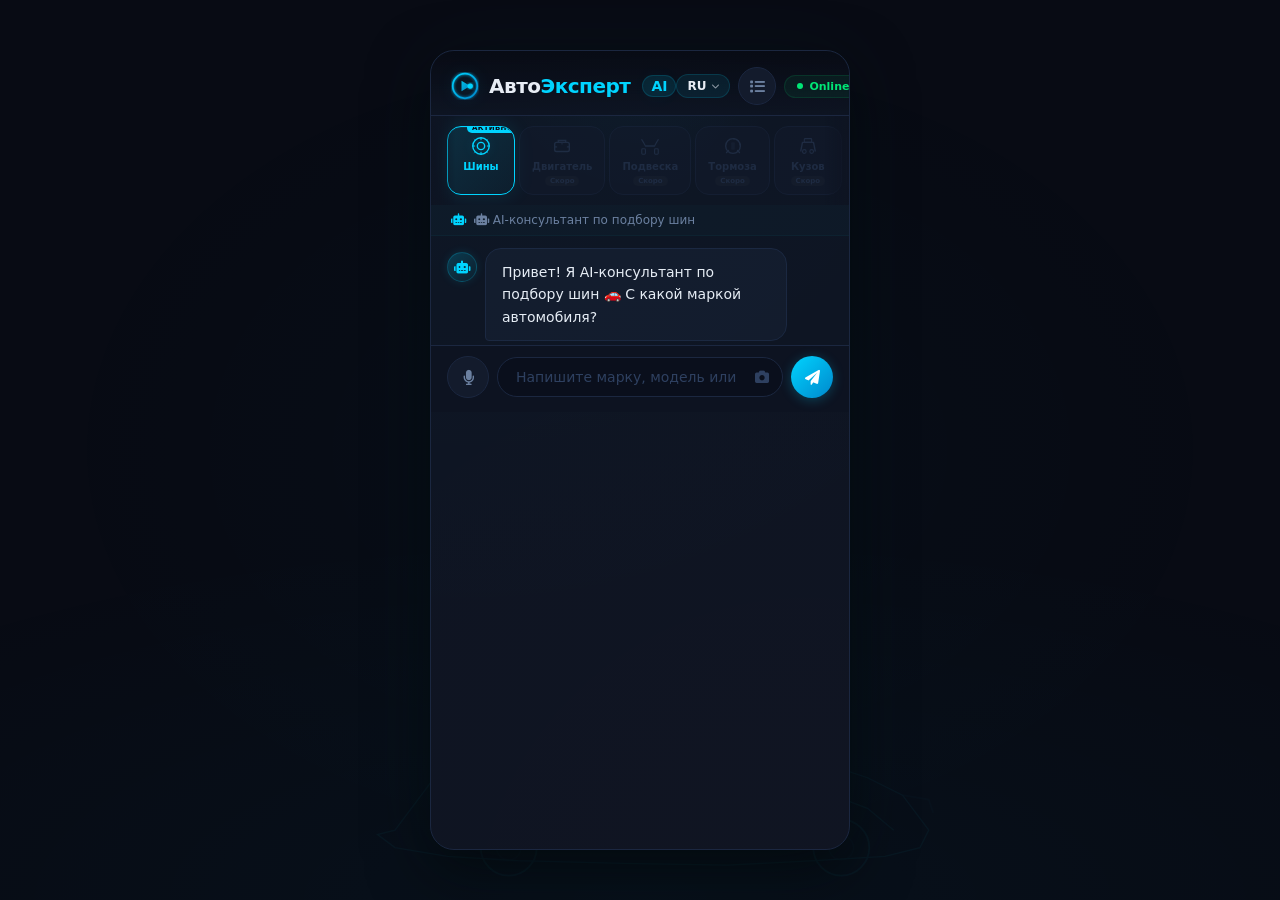
==== commit 5760e44b: "🌍 Добавлены языки RU/EN, 8 языковых файлов, переключатель, API /api/lang/, скриншоты" ====
--- a/app/miniapp/static/index.html
+++ b/app/miniapp/static/index.html
@@ -1,9 +1,9 @@
 <!DOCTYPE html>
-<html lang="ru">
+<html lang="ru" data-lang="ru">
 <head>
     <meta charset="UTF-8">
     <meta name="viewport" content="width=device-width, initial-scale=1.0, maximum-scale=1.0, user-scalable=no">
-    <title>Авто Эксперт AI</title>
+    <title data-i18n="app.title">Авто Эксперт AI</title>
     <link rel="stylesheet" href="style.css">
     <link rel="stylesheet" href="https://cdnjs.cloudflare.com/ajax/libs/font-awesome/6.0.0-beta3/css/all.min.css">
 </head>
@@ -35,6 +35,24 @@
                     <span class="brand-ai">AI</span>
                 </div>
                 <div class="header-actions">
+                    <div class="lang-switcher">
+                        <button id="langBtn" class="lang-btn">
+                            <span id="langLabel">RU</span>
+                            <i class="fas fa-chevron-down"></i>
+                        </button>
+                        <div id="langMenu" class="lang-menu hidden">
+                            <button class="lang-option active" data-lang="ru">Русский</button>
+                            <button class="lang-option" data-lang="en">English</button>
+                            <!-- Другие языки (пока скрыты) --
+                            <button class="lang-option" data-lang="kk">Қазақша</button>
+                            <button class="lang-option" data-lang="uz">O'zbekcha</button>
+                            <button class="lang-option" data-lang="ky">Кыргызча</button>
+                            <button class="lang-option" data-lang="tg">Тоҷикӣ</button>
+                            <button class="lang-option" data-lang="hy">Հայերեն</button>
+                            <button class="lang-option" data-lang="ka">ქართული</button>
+                            -->
+                        </div>
+                    </div>
                     <button id="modeToggle" class="mode-btn" title="Переключить режим">
                         <i class="fas fa-list"></i>
                     </button>
--- a/app/miniapp/static/style.css
+++ b/app/miniapp/static/style.css
@@ -533,6 +533,64 @@
 /* ===== Утилиты ===== */
 .hidden { display: none !important; }
 
+/* ═══ ПЕРЕКЛЮЧАТЕЛЬ ЯЗЫКА ═══ */
+.lang-switcher {
+    position: relative;
+    display: inline-block;
+}
+.lang-btn {
+    display: flex;
+    align-items: center;
+    gap: 4px;
+    background: rgba(0, 212, 255, 0.08);
+    border: 1px solid rgba(0, 212, 255, 0.15);
+    color: var(--text-primary);
+    padding: 4px 10px;
+    border-radius: 20px;
+    cursor: pointer;
+    font-size: 12px;
+    font-weight: 600;
+    transition: all 0.2s;
+}
+.lang-btn:hover {
+    background: rgba(0, 212, 255, 0.15);
+    border-color: rgba(0, 212, 255, 0.3);
+}
+.lang-btn .fa-chevron-down { font-size: 8px; opacity: 0.6; margin-left: 2px; }
+
+.lang-menu {
+    position: absolute;
+    top: calc(100% + 6px);
+    right: 0;
+    background: rgba(10, 13, 20, 0.96);
+    backdrop-filter: blur(20px);
+    -webkit-backdrop-filter: blur(20px);
+    border: 1px solid rgba(0, 212, 255, 0.15);
+    border-radius: 12px;
+    padding: 4px;
+    min-width: 180px;
+    z-index: 1000;
+    box-shadow: 0 10px 40px rgba(0, 0, 0, 0.6);
+    overflow: hidden;
+}
+.lang-option {
+    display: flex;
+    align-items: center;
+    gap: 8px;
+    width: 100%;
+    padding: 8px 12px;
+    background: transparent;
+    border: none;
+    color: var(--text-secondary);
+    cursor: pointer;
+    font-size: 13px;
+    border-radius: 8px;
+    transition: all 0.15s;
+    text-align: left;
+}
+.lang-option:hover { background: rgba(0, 212, 255, 0.1); color: var(--text-primary); }
+.lang-option.active { color: var(--accent); background: rgba(0, 212, 255, 0.08); font-weight: 600; }
+
 /* ══════════════════════════════════════════════
    ПАНЕЛЬ ВВОДА
    ══════════════════════════════════════════════ */
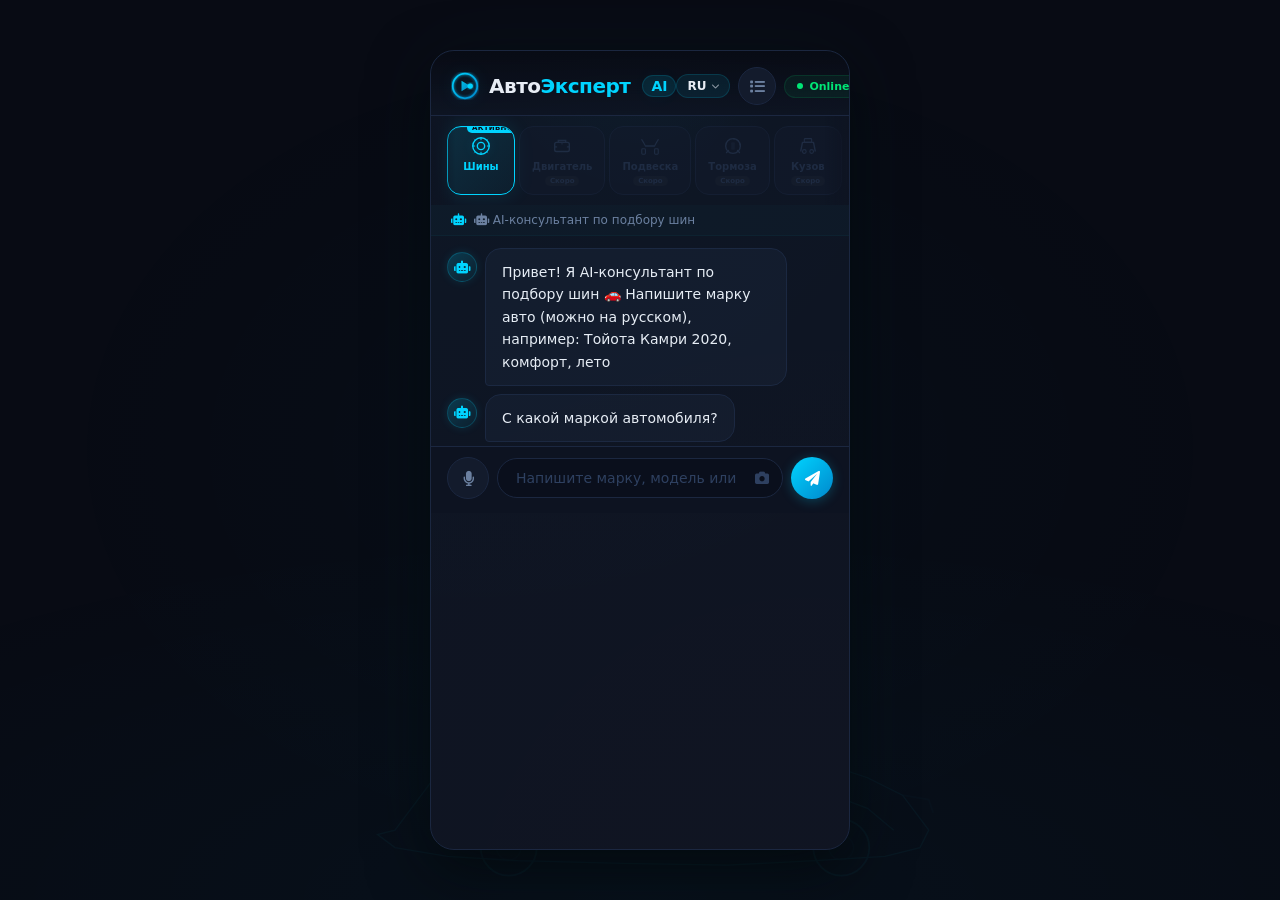
==== commit 71e08311: "refactor: deep project hardening — 12 fixes across backend, frontend, and infra Critical fixes: - em" ====
--- a/app/miniapp/static/index.html
+++ b/app/miniapp/static/index.html
@@ -6,6 +6,32 @@
     <title data-i18n="app.title">Авто Эксперт AI</title>
     <link rel="stylesheet" href="style.css">
     <link rel="stylesheet" href="https://cdnjs.cloudflare.com/ajax/libs/font-awesome/6.0.0-beta3/css/all.min.css">
+
+    <!-- PWA — установка на iPhone / Android -->
+    <link rel="manifest" href="manifest.json">
+    <meta name="apple-mobile-web-app-capable" content="yes">
+    <meta name="apple-mobile-web-app-status-bar-style" content="black-translucent">
+    <meta name="apple-mobile-web-app-title" content="GarageMind">
+    <meta name="mobile-web-app-capable" content="yes">
+    <meta name="application-name" content="GarageMind">
+    <!-- Иконки для iOS -->
+    <link rel="apple-touch-icon" href="icons/icon-192.png" sizes="192x192">
+    <link rel="apple-touch-icon" href="icons/icon-512.png" sizes="512x512">
+    <!-- Safari Pinned Tab -->
+    <link rel="mask-icon" href="icons/icon.svg" color="#00d4ff">
+    <!-- Theme color -->
+    <meta name="theme-color" content="#0a0a0f">
+    <!-- Twitter Card -->
+    <meta name="twitter:card" content="summary_large_image">
+    <meta name="twitter:title" content="GarageMind AI — подбор шин">
+    <meta name="twitter:description" content="Умный AI-консультант по подбору шин. Подбор по марке авто, стилю вождения, сезону и бюджету.">
+    <meta name="twitter:image" content="icons/icon-512.png">
+    <!-- Open Graph -->
+    <meta property="og:title" content="GarageMind AI — подбор шин">
+    <meta property="og:description" content="Умный AI-консультант по подбору шин">
+    <meta property="og:image" content="icons/icon-512.png">
+    <meta property="og:url" content="https://rpro.su/miniapp/">
+    <meta property="og:type" content="website">
 </head>
 <body>
     <div id="app">
@@ -43,14 +69,12 @@
                         <div id="langMenu" class="lang-menu hidden">
                             <button class="lang-option active" data-lang="ru">Русский</button>
                             <button class="lang-option" data-lang="en">English</button>
-                            <!-- Другие языки (пока скрыты) --
                             <button class="lang-option" data-lang="kk">Қазақша</button>
                             <button class="lang-option" data-lang="uz">O'zbekcha</button>
                             <button class="lang-option" data-lang="ky">Кыргызча</button>
                             <button class="lang-option" data-lang="tg">Тоҷикӣ</button>
                             <button class="lang-option" data-lang="hy">Հայերեն</button>
                             <button class="lang-option" data-lang="ka">ქართული</button>
-                            -->
                         </div>
                     </div>
                     <button id="modeToggle" class="mode-btn" title="Переключить режим">
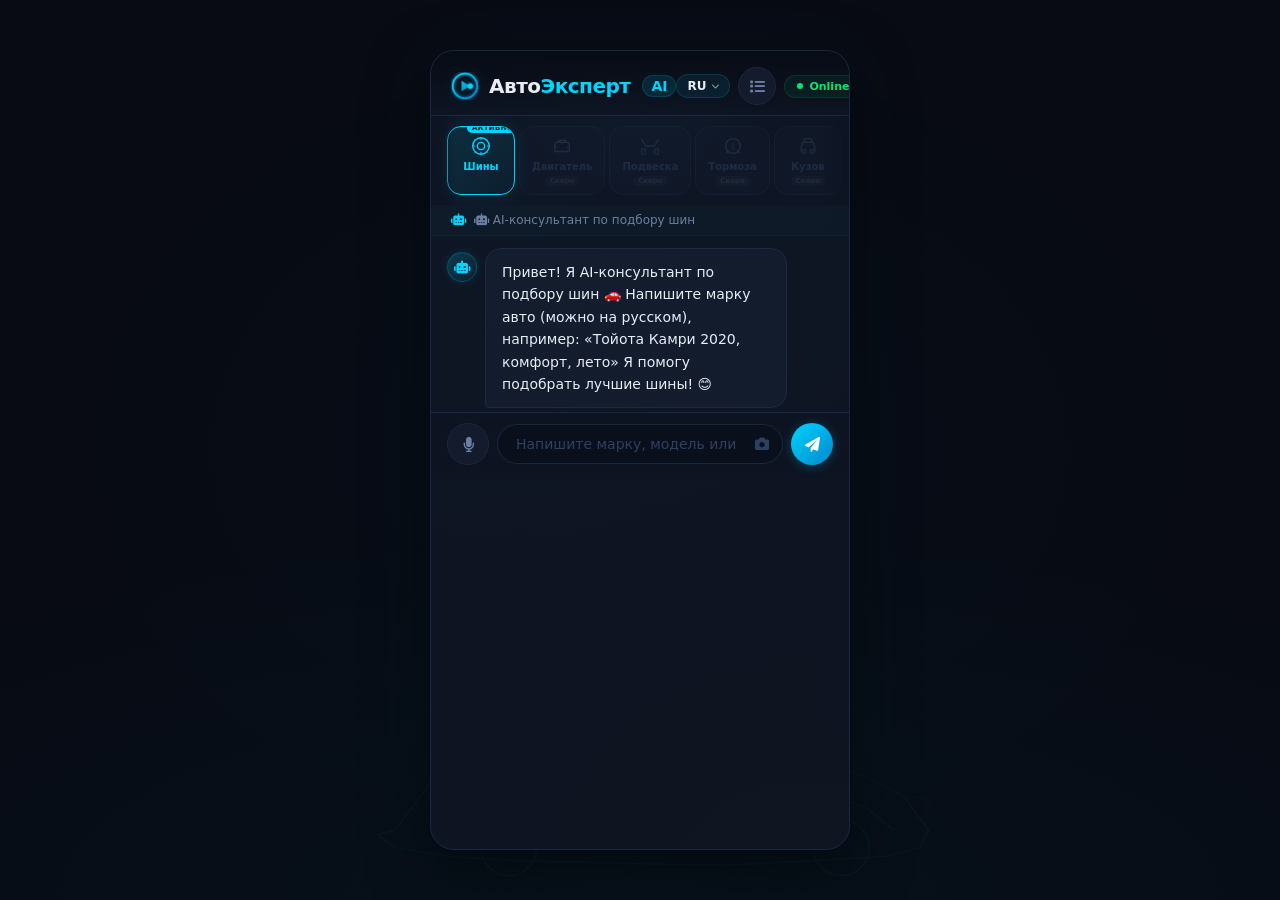
==== commit cd59e9d6: "fix: исправление иконок PWA, пропадания строки ввода и fallback AI Иконки PWA: - Пересозданы icon-19" ====
--- a/app/miniapp/static/index.html
+++ b/app/miniapp/static/index.html
@@ -7,14 +7,15 @@
     <link rel="stylesheet" href="style.css">
     <link rel="stylesheet" href="https://cdnjs.cloudflare.com/ajax/libs/font-awesome/6.0.0-beta3/css/all.min.css">
 
-    <!-- PWA — установка на iPhone / Android -->
+        <!-- PWA — установка на iPhone / Android -->
     <link rel="manifest" href="manifest.json">
     <meta name="apple-mobile-web-app-capable" content="yes">
     <meta name="apple-mobile-web-app-status-bar-style" content="black-translucent">
-    <meta name="apple-mobile-web-app-title" content="GarageMind">
+    <meta name="apple-mobile-web-app-title" content="Авто Эксперт AI">
     <meta name="mobile-web-app-capable" content="yes">
-    <meta name="application-name" content="GarageMind">
-    <!-- Иконки для iOS -->
+    <meta name="application-name" content="Авто Эксперт AI">
+    <!-- Иконки для iOS — сначала SVG (iOS 13+), потом PNG fallback -->
+    <link rel="apple-touch-icon" href="icons/logo-icon.svg">
     <link rel="apple-touch-icon" href="icons/icon-192.png" sizes="192x192">
     <link rel="apple-touch-icon" href="icons/icon-512.png" sizes="512x512">
     <!-- Safari Pinned Tab -->
--- a/app/miniapp/static/style.css
+++ b/app/miniapp/static/style.css
@@ -79,6 +79,36 @@
         inset 0 1px 0 rgba(255, 255, 255, 0.02);
 }
 
+/* ===== Кнопка сброса чата ===== */
+.reset-chat-btn {
+    display: flex;
+    align-items: center;
+    justify-content: center;
+    gap: 8px;
+    width: 100%;
+    margin: 16px auto 8px;
+    padding: 10px 20px;
+    background: var(--bg-card);
+    border: 1px dashed var(--border);
+    border-radius: 12px;
+    color: var(--text-muted);
+    font-size: 13px;
+    font-weight: 600;
+    cursor: pointer;
+    transition: all 0.3s;
+}
+
+.reset-chat-btn:hover {
+    border-color: var(--accent);
+    color: var(--accent);
+    background: rgba(0, 212, 255, 0.04);
+    border-style: solid;
+}
+
+.reset-chat-btn i {
+    font-size: 12px;
+}
+
 #app::before {
     content: '';
     position: absolute;
